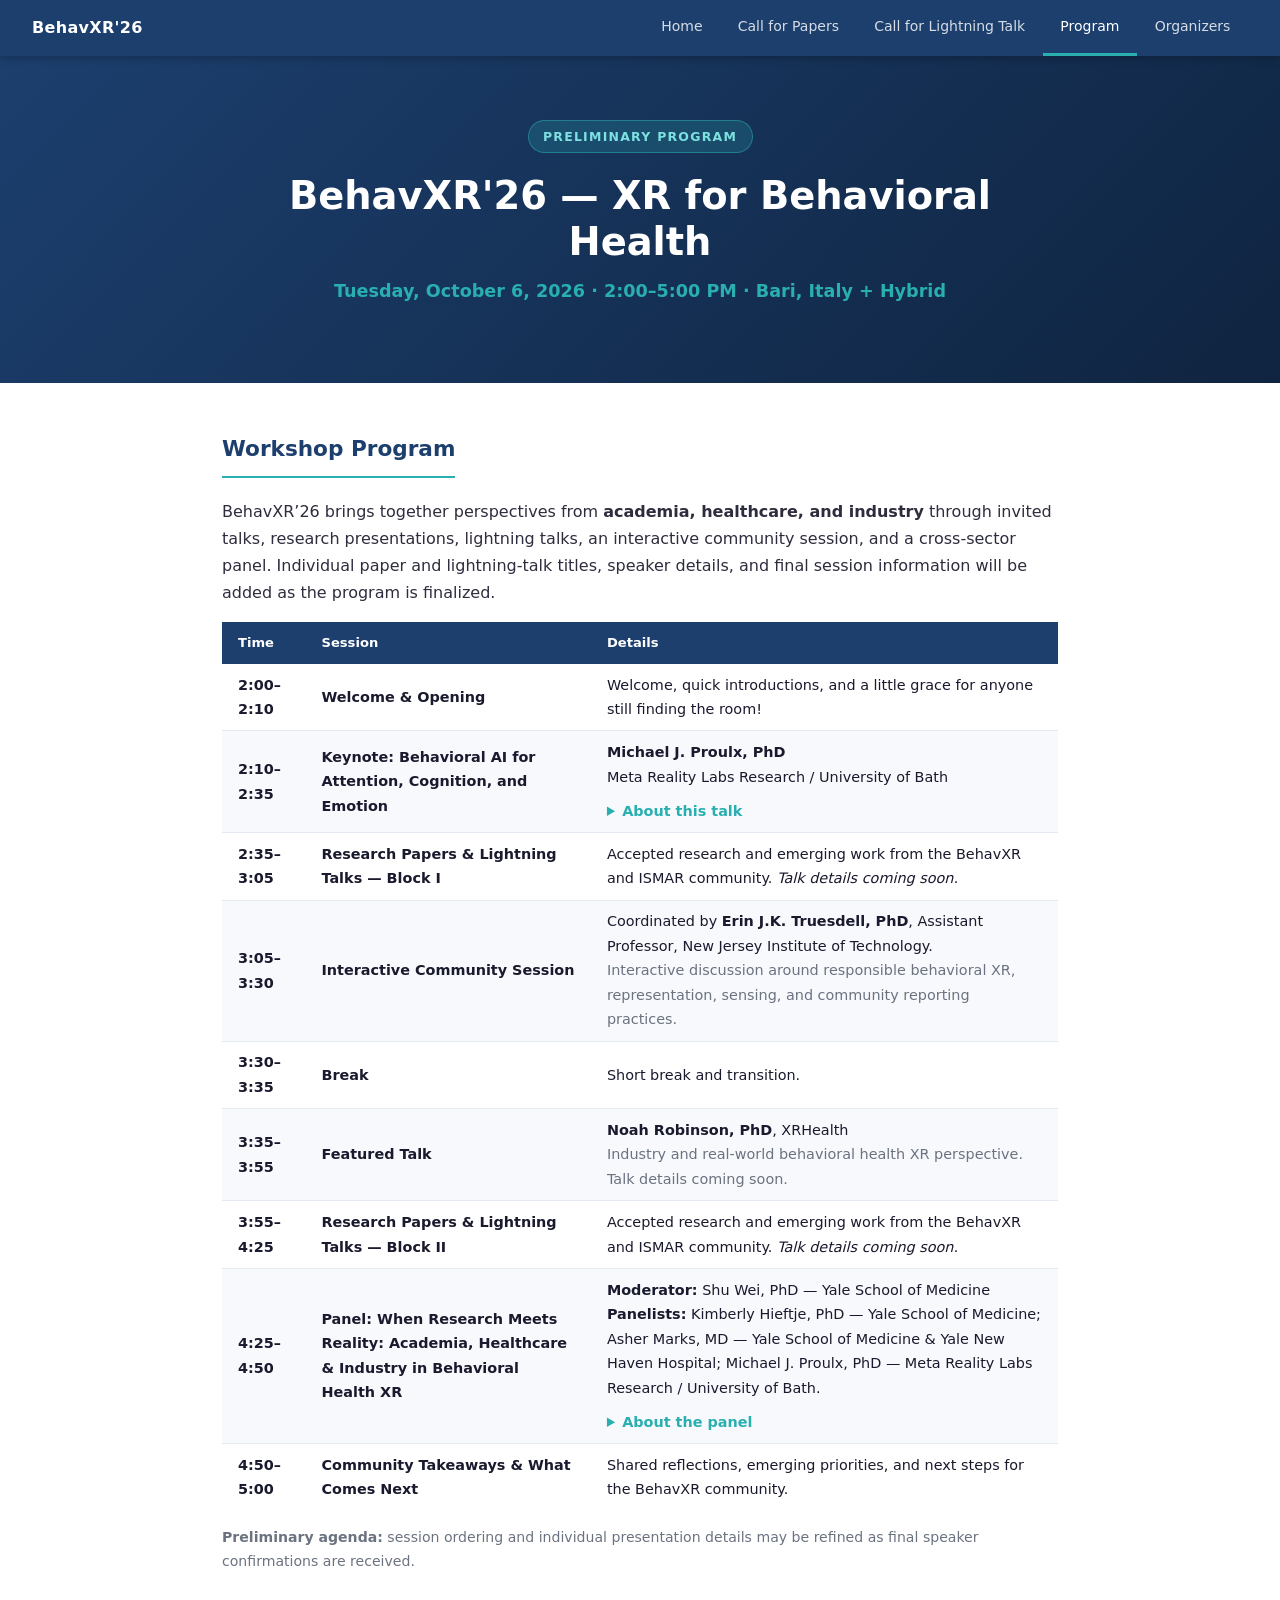
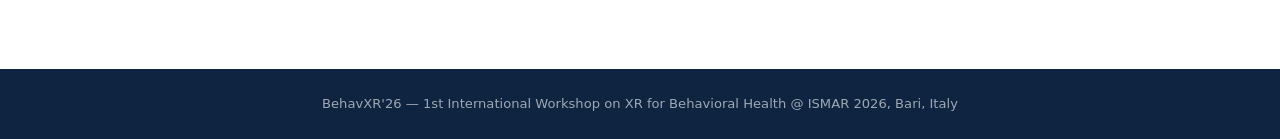
==== agenda.html @ 535fccf0 "program addition" ====
<!DOCTYPE html>
<html lang="en">
<head>
<meta charset="UTF-8">
<meta name="viewport" content="width=device-width, initial-scale=1.0">
<meta name="description" content="BehavXR'26 preliminary program — XR for Behavioral Health at IEEE ISMAR 2026.">
<title>Program — BehavXR'26 @ ISMAR 2026</title>
<link rel="stylesheet" href="style.css">
</head>
<body>
<nav>
    <span class="nav-brand">BehavXR'26</span>
    <div class="nav-links">
        <a href="index.html">Home</a>
        <a href="cfp.html">Call for Papers</a>
        <a href="lightning.html">Call for Lightning Talk</a>
        <a href="agenda.html" class="active">Program</a>
        <a href="organizers.html">Organizers</a>
    </div>
</nav>
<div class="hero">
  <div class="tag">Preliminary Program</div>
  <h1>BehavXR'26 — XR for Behavioral Health</h1>
  <p class="acronym">Tuesday, October 6, 2026 · 2:00–5:00 PM · Bari, Italy + Hybrid</p>
</div>
<div style="background:#fff;"><div class="container"><section>
<h2>Workshop Program</h2>
<p>BehavXR’26 brings together perspectives from <strong>academia, healthcare, and industry</strong> through invited talks, research presentations, lightning talks, an interactive community session, and a cross-sector panel. Individual paper and lightning-talk titles, speaker details, and final session information will be added as the program is finalized.</p>
<table class="pc-table">
<thead><tr><th>Time</th><th>Session</th><th>Details</th></tr></thead>
<tbody>
<tr><td><strong>2:00–2:10</strong></td><td><strong>Welcome &amp; Opening </strong></td><td>Welcome, quick introductions, and a little grace for anyone still finding the room!</td></tr>
<tr><td><strong>2:10–2:35</strong></td><td><strong>Keynote: Behavioral AI for Attention, Cognition, and Emotion</strong></td><td>
<strong>Michael J. Proulx, PhD</strong><br>Meta Reality Labs Research / University of Bath
<details style="margin-top:.6rem;">
<summary style="cursor:pointer; font-weight:600; color:#2aafb0;">About this talk</summary>
<p style="margin:.75rem 0 0 0; color:#4b5563;">Behavioral AI draws on attention, cognition, and emotion research to build technology that works with, rather than against, how people naturally perceive and act. Wearable research platforms like Project Aria, paired with multimodal sensing and machine learning, open new ways to study behavior egocentrically. I'll walk through recent case studies from our team: gaze dynamics and reading recognition in real-world settings, turn-taking prediction in conversation, and the hard problem of assessing cognition and emotion in the wild, along with what these mean for contextual AI and personalized computing.</p>
</details>
</td></tr>
<tr><td><strong>2:35–3:05</strong></td><td><strong>Research Papers &amp; Lightning Talks — Block I</strong></td><td>Accepted research and emerging work from the BehavXR and ISMAR community. <em>Talk details coming soon.</em></td></tr>
<tr><td><strong>3:05–3:30</strong></td><td><strong>Interactive Community Session</strong></td><td>Coordinated by <strong>Erin J.K. Truesdell, PhD</strong>, Assistant Professor, New Jersey Institute of Technology.<br><span style="color:#6b7280;">Interactive discussion around responsible behavioral XR, representation, sensing, and community reporting practices.</span></td></tr>
<tr><td><strong>3:30–3:35</strong></td><td><strong>Break</strong></td><td>Short break and transition.</td></tr>
<tr><td><strong>3:35–3:55</strong></td><td><strong>Featured Talk</strong></td><td><strong>Noah Robinson, PhD</strong>, XRHealth<br><span style="color:#6b7280;">Industry and real-world behavioral health XR perspective. Talk details coming soon.</span></td></tr>
<tr><td><strong>3:55–4:25</strong></td><td><strong>Research Papers &amp; Lightning Talks — Block II</strong></td><td>Accepted research and emerging work from the BehavXR and ISMAR community. <em>Talk details coming soon.</em></td></tr>
<tr><td><strong>4:25–4:50</strong></td><td><strong>Panel: When Research Meets Reality: Academia, Healthcare &amp; Industry in Behavioral Health XR</strong></td><td>
<strong>Moderator:</strong> Shu Wei, PhD — Yale School of Medicine<br>
<strong>Panelists:</strong> Kimberly Hieftje, PhD — Yale School of Medicine; Asher Marks, MD — Yale School of Medicine &amp; Yale New Haven Hospital; Michael J. Proulx, PhD — Meta Reality Labs Research / University of Bath.
<details style="margin-top:.6rem;">
<summary style="cursor:pointer; font-weight:600; color:#2aafb0;">About the panel</summary>
<p style="margin:.75rem 0 0 0; color:#4b5563;">Bringing together perspectives from academic behavioral health research, clinical medicine, and industry research, this panel explores what it takes to move behavioral health XR beyond promising prototypes toward responsible real-world use. The discussion will consider how we define success, where translation from research to practice breaks down, and what responsibilities emerge as XR becomes increasingly intelligent, adaptive, and sensor-rich.</p>
</details>
</td></tr>
<tr><td><strong>4:50–5:00</strong></td><td><strong>Community Takeaways &amp; What Comes Next</strong></td><td>Shared reflections, emerging priorities, and next steps for the BehavXR community.</td></tr>
</tbody></table>
<p style="margin-top:1rem; font-size:.88rem; color:#6b7280;"><strong>Preliminary agenda:</strong> session ordering and individual presentation details may be refined as final speaker confirmations are received.</p>
</section></div></div>
<footer>BehavXR'26 &mdash; 1st International Workshop on XR for Behavioral Health @ ISMAR 2026, Bari, Italy </footer>
</body></html>
---- style.css ----
/* ── Reset & Base ─────────────────────────────────────────── */
*, *::before, *::after { box-sizing: border-box; margin: 0; padding: 0; }
html { scroll-behavior: smooth; }
body {
  font-family: 'Segoe UI', system-ui, -apple-system, sans-serif;
  font-size: 16px;
  line-height: 1.7;
  color: #1a1a2e;
  background: #fff;
}
a { color: #1a6ea8; text-decoration: none; }
a:hover { text-decoration: underline; }

/* ── Nav ──────────────────────────────────────────────────── */
nav {
  position: sticky; top: 0; z-index: 100;
  background: #1c3f6e;
  display: flex; align-items: center; justify-content: space-between;
  padding: 0 2rem;
  height: 56px;
  box-shadow: 0 2px 8px rgba(0,0,0,.25);
}
.nav-brand {
  color: #fff; font-weight: 700; font-size: 1rem;
  letter-spacing: .02em; white-space: nowrap;
}
.nav-links { display: flex; gap: 0; }
.nav-links a {
  color: rgba(255,255,255,.82);
  font-size: .875rem;
  padding: .9rem 1.1rem;
  display: block;
  border-bottom: 3px solid transparent;
  transition: color .15s, border-color .15s;
}
.nav-links a:hover, .nav-links a.active {
  color: #fff; border-bottom-color: #2aafb0;
  text-decoration: none;
}

/* ── Hero ─────────────────────────────────────────────────── */
.hero {
  background: linear-gradient(135deg, #1c3f6e 0%, #0f2440 100%);
  color: #fff;
  padding: 4rem 2rem 3.5rem;
  text-align: center;
}
.hero .tag {
  display: inline-block;
  background: rgba(42,175,176,.22);
  border: 1px solid rgba(42,175,176,.5);
  color: #7de0e1;
  font-size: .78rem;
  font-weight: 600;
  letter-spacing: .1em;
  text-transform: uppercase;
  padding: .3rem .9rem;
  border-radius: 2rem;
  margin-bottom: 1.25rem;
}
.hero h1 {
  font-size: clamp(1.6rem, 4vw, 2.4rem);
  font-weight: 800;
  line-height: 1.2;
  max-width: 760px; margin: 0 auto .75rem;
}
.hero .acronym {
  color: #2aafb0; font-size: 1.1rem; font-weight: 600;
  margin-bottom: 1.25rem;
}
.hero .meta {
  font-size: .95rem; color: rgba(255,255,255,.72);
  display: flex; gap: 1.5rem; justify-content: center; flex-wrap: wrap;
}
.hero .meta span::before { content: "📍 "; }
.hero .meta span:nth-child(2)::before { content: "📅 "; }
.hero .meta span:nth-child(3)::before { content: "🔀 "; }

/* ── Dates Banner ─────────────────────────────────────────── */
.dates-banner {
  background: #f0f7ff;
  border-top: 3px solid #2aafb0;
  padding: 1rem 2rem;
  display: flex; gap: 2rem; justify-content: center; flex-wrap: wrap;
}
.dates-banner .date-item { text-align: center; }
.dates-banner .date-label {
  font-size: .72rem; font-weight: 700; text-transform: uppercase;
  letter-spacing: .08em; color: #6b7280;
}
.dates-banner .date-val {
  font-size: .95rem; font-weight: 600; color: #1c3f6e;
}

/* ── Container & Sections ─────────────────────────────────── */
.container { max-width: 900px; margin: 0 auto; padding: 0 2rem; }
section { padding: 3rem 0; }
section:nth-child(even) { background: #f7f9fc; }
h2 {
  font-size: 1.35rem; font-weight: 700; color: #1c3f6e;
  margin-bottom: 1.25rem;
  padding-bottom: .5rem;
  border-bottom: 2px solid #2aafb0;
  display: inline-block;
}
h3 { font-size: 1.05rem; font-weight: 700; color: #1c3f6e; margin: 1.25rem 0 .5rem; }
p { margin-bottom: .9rem; color: #2d2d3e; }

/* ── Pillars ──────────────────────────────────────────────── */
.pillars {
  display: grid; grid-template-columns: repeat(auto-fit, minmax(240px, 1fr));
  gap: 1.25rem; margin-top: 1.5rem;
}
.pillar {
  background: #fff;
  border: 1px solid #dce8f5;
  border-top: 4px solid #2aafb0;
  border-radius: 6px;
  padding: 1.25rem 1.25rem 1.5rem;
}
.pillar .p-num {
  font-size: .7rem; font-weight: 700; letter-spacing: .12em;
  text-transform: uppercase; color: #2aafb0; margin-bottom: .4rem;
}
.pillar h3 { margin: 0 0 .6rem; font-size: .95rem; }
.pillar p { font-size: .88rem; color: #4b5563; margin: 0; }

/* ── Lists ────────────────────────────────────────────────── */
ul { list-style: none; padding: 0; }
ul li {
  padding: .3rem 0 .3rem 1.3rem;
  position: relative; font-size: .95rem; color: #2d2d3e;
}
ul li::before {
  content: "›"; position: absolute; left: 0;
  color: #2aafb0; font-weight: 700; font-size: 1.1rem; line-height: 1.5;
}
ul.plain li::before { display: none; }
ul.plain li { padding-left: 0; }

/* ── Topic groups ─────────────────────────────────────────── */
.topic-group { margin-bottom: 1.5rem; }
.topic-group h3 {
  font-size: .85rem; font-weight: 700; text-transform: uppercase;
  letter-spacing: .08em; color: #2aafb0; margin-bottom: .5rem; margin-top: 0;
  border: none;
}

/* ── Submission boxes ─────────────────────────────────────── */
.sub-types { display: grid; grid-template-columns: 1fr 1fr; gap: 1rem; margin: 1.25rem 0; }
.sub-box {
  border: 1px solid #dce8f5; border-radius: 6px; padding: 1rem 1.25rem;
  background: #fff;
}
.sub-box .sub-label {
  font-size: .75rem; font-weight: 700; text-transform: uppercase;
  letter-spacing: .08em; color: #2aafb0; margin-bottom: .35rem;
}
.sub-box p { font-size: .88rem; margin: 0; color: #4b5563; }

/* ── Organiser cards ──────────────────────────────────────── */
.org-grid { display: flex; flex-direction: column; gap: 1rem; margin-top: 1.25rem; }
.org-card {
  display: flex; gap: 1.25rem; align-items: flex-start;
  border: 1px solid #dce8f5; border-radius: 6px; padding: 1.1rem 1.25rem;
  background: #fff;
}
.org-avatar {
  width: 48px; height: 48px; border-radius: 50%;
  background: linear-gradient(135deg, #1c3f6e, #2aafb0);
  display: flex; align-items: center; justify-content: center;
  color: #fff; font-weight: 700; font-size: 1.1rem; flex-shrink: 0;
}
.org-info h3 { margin: 0 0 .1rem; font-size: 1rem; }
.org-info .org-role { font-size: .82rem; color: #6b7280; margin-bottom: .4rem; }
.org-info p { font-size: .88rem; margin: 0; color: #4b5563; }
.org-info a { font-size: .82rem; }

/* ── PC table ─────────────────────────────────────────────── */
.pc-table { width: 100%; border-collapse: collapse; margin-top: 1rem; font-size: .9rem; }
.pc-table th {
  background: #1c3f6e; color: #fff; font-weight: 600;
  padding: .6rem 1rem; text-align: left; font-size: .82rem;
}
.pc-table td { padding: .55rem 1rem; border-bottom: 1px solid #e5eaf2; }
.pc-table tr:last-child td { border-bottom: none; }
.pc-table tr:nth-child(even) td { background: #f7f9fc; }

/* ── Footer ───────────────────────────────────────────────── */
footer {
  background: #0f2440; color: rgba(255,255,255,.6);
  text-align: center; padding: 1.5rem 2rem;
  font-size: .82rem; margin-top: 2rem;
}
footer a { color: rgba(255,255,255,.8); }

/* ── Agenda table ─────────────────────────────────────────── */
.agenda { width: 100%; border-collapse: collapse; margin-top: 1rem; font-size: .9rem; }
.agenda th {
  background: #1c3f6e; color: #fff; padding: .6rem 1rem;
  text-align: left; font-size: .82rem;
}
.agenda td { padding: .65rem 1rem; border-bottom: 1px solid #e5eaf2; vertical-align: top; }
.agenda td:first-child { white-space: nowrap; font-weight: 600; color: #1c3f6e; width: 110px; }
.agenda tr:nth-child(even) td { background: #f7f9fc; }
.agenda .session-detail { font-size: .82rem; color: #6b7280; margin-top: .2rem; }

/* ── Responsive ───────────────────────────────────────────── */
@media (max-width: 640px) {
  .nav-links a { padding: .9rem .7rem; font-size: .8rem; }
  .sub-types { grid-template-columns: 1fr; }
  .hero h1 { font-size: 1.5rem; }
  .org-card { flex-direction: column; }
}
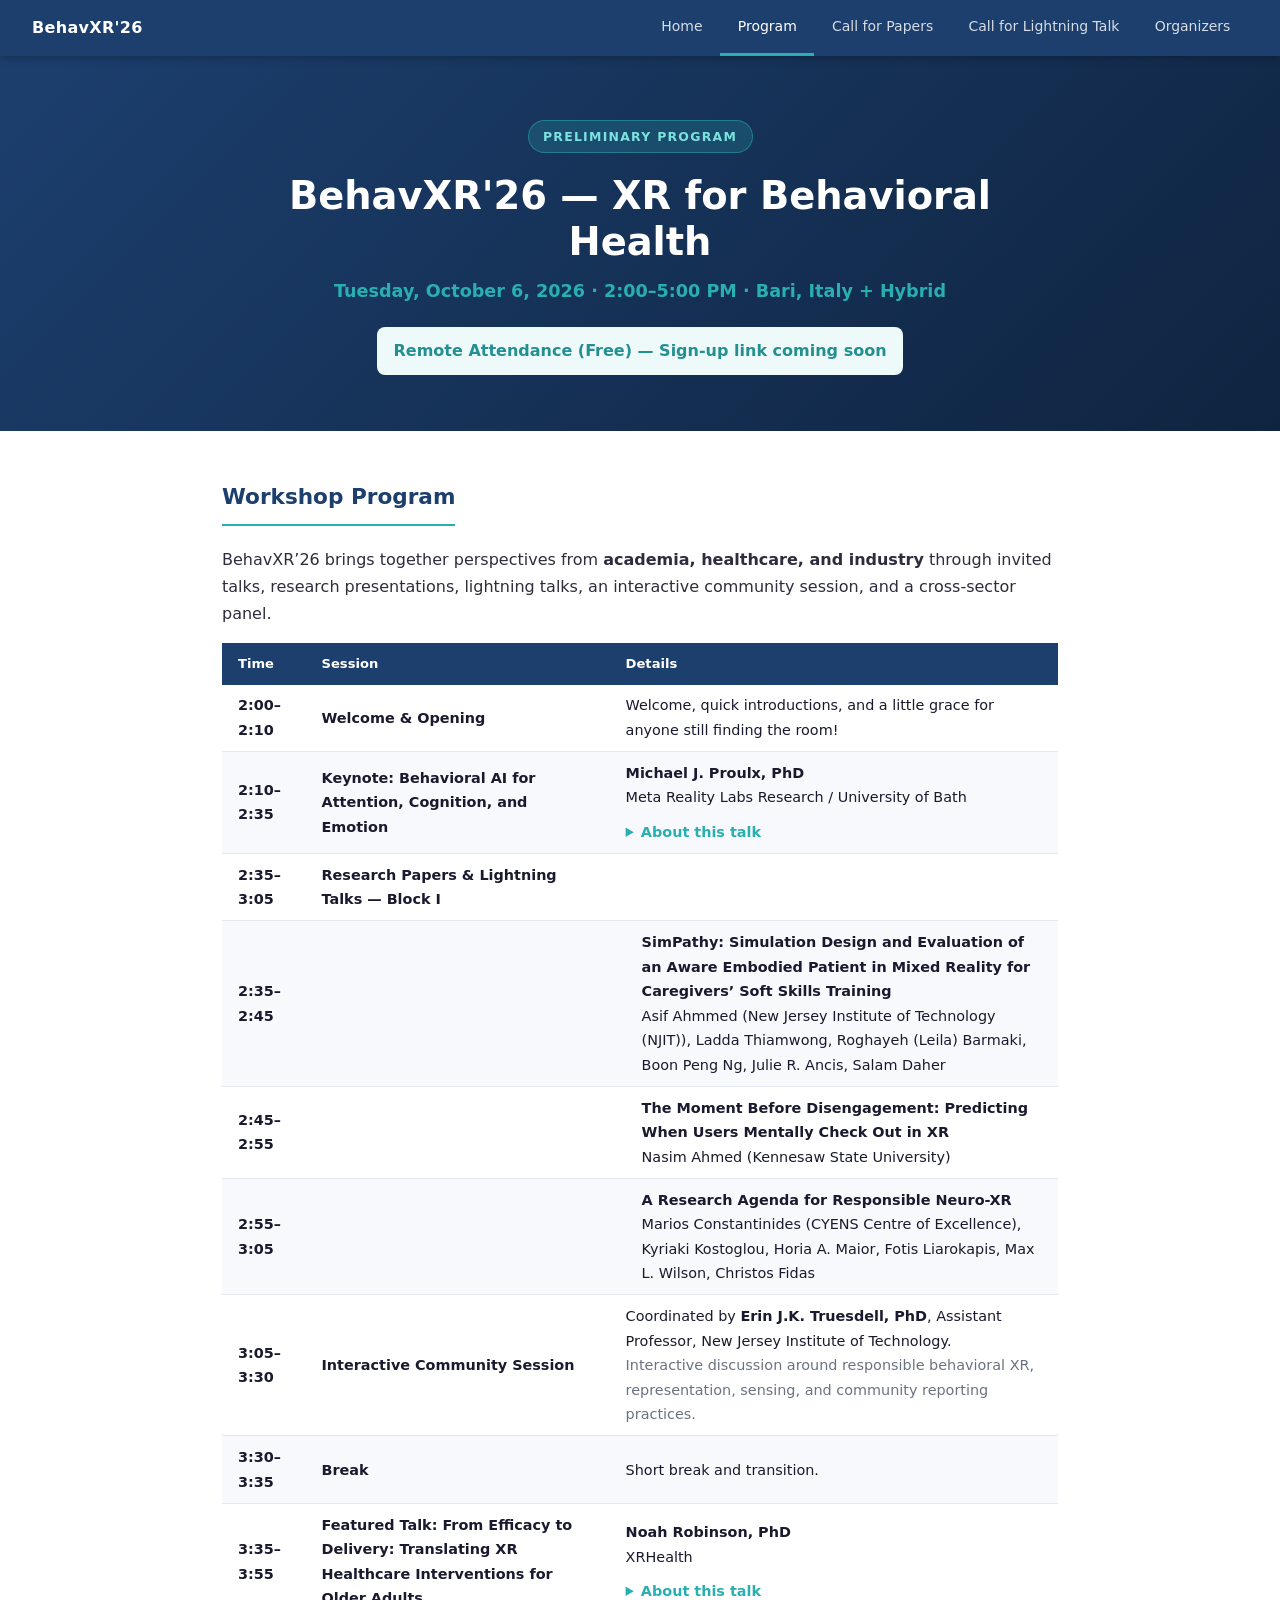
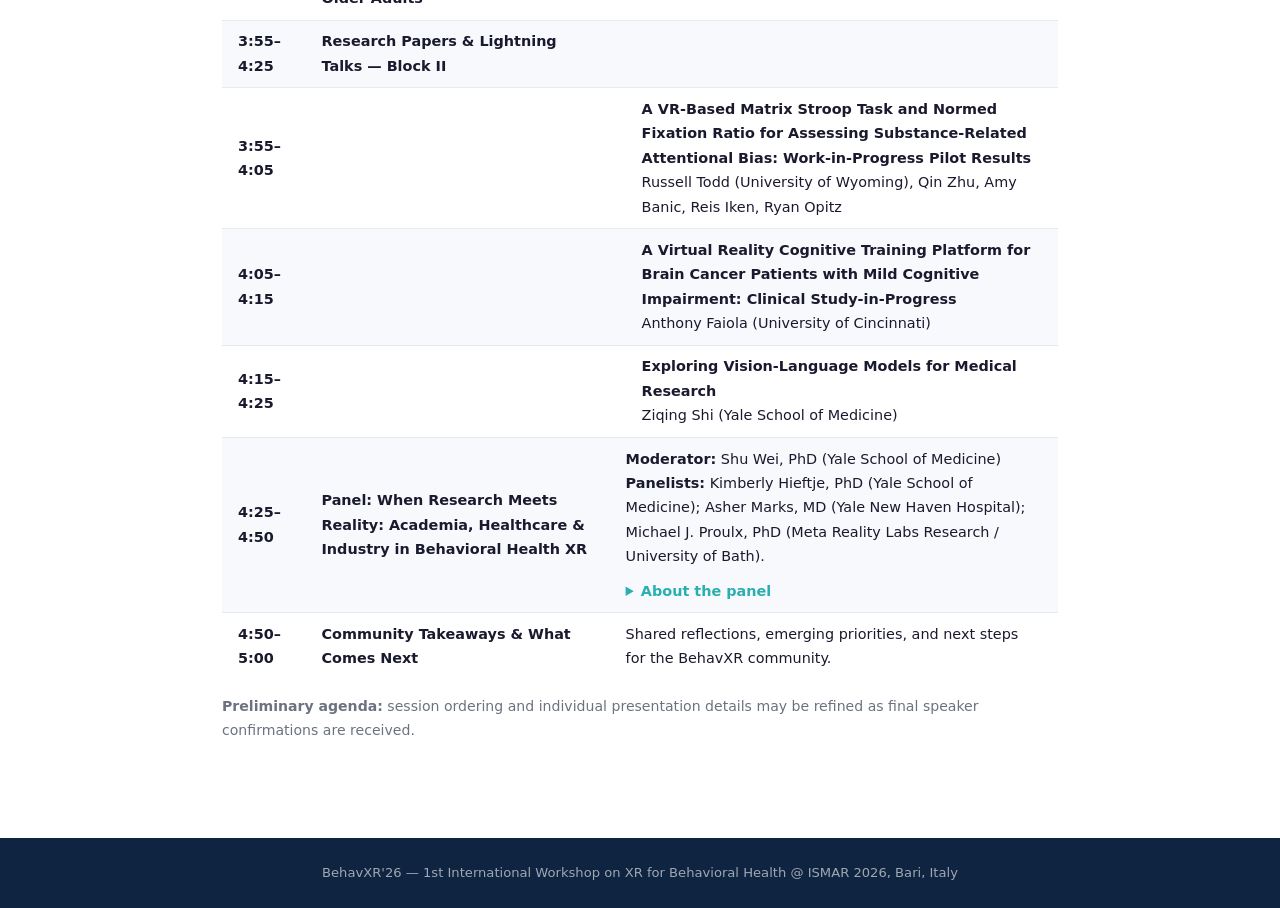
==== commit cbc3702d: "Update the website agenda" ====
--- a/agenda.html
+++ b/agenda.html
@@ -12,20 +12,26 @@
     <span class="nav-brand">BehavXR'26</span>
     <div class="nav-links">
         <a href="index.html">Home</a>
+        <a href="agenda.html" class="active">Program</a>
         <a href="cfp.html">Call for Papers</a>
         <a href="lightning.html">Call for Lightning Talk</a>
-        <a href="agenda.html" class="active">Program</a>
         <a href="organizers.html">Organizers</a>
     </div>
 </nav>
+
 <div class="hero">
   <div class="tag">Preliminary Program</div>
   <h1>BehavXR'26 — XR for Behavioral Health</h1>
   <p class="acronym">Tuesday, October 6, 2026 · 2:00–5:00 PM · Bari, Italy + Hybrid</p>
+    <div style="margin-top:1.25rem;">
+  <span style="display:inline-block; padding:.65rem 1rem; border-radius:8px; background:#eefafa; color:#238f91; font-weight:600;">
+    Remote Attendance (Free) — Sign-up link coming soon
+  </span>
+    </div>
 </div>
 <div style="background:#fff;"><div class="container"><section>
 <h2>Workshop Program</h2>
-<p>BehavXR’26 brings together perspectives from <strong>academia, healthcare, and industry</strong> through invited talks, research presentations, lightning talks, an interactive community session, and a cross-sector panel. Individual paper and lightning-talk titles, speaker details, and final session information will be added as the program is finalized.</p>
+<p>BehavXR’26 brings together perspectives from <strong>academia, healthcare, and industry</strong> through invited talks, research presentations, lightning talks, an interactive community session, and a cross-sector panel.</p>
 <table class="pc-table">
 <thead><tr><th>Time</th><th>Session</th><th>Details</th></tr></thead>
 <tbody>
@@ -37,14 +43,26 @@
 <p style="margin:.75rem 0 0 0; color:#4b5563;">Behavioral AI draws on attention, cognition, and emotion research to build technology that works with, rather than against, how people naturally perceive and act. Wearable research platforms like Project Aria, paired with multimodal sensing and machine learning, open new ways to study behavior egocentrically. I'll walk through recent case studies from our team: gaze dynamics and reading recognition in real-world settings, turn-taking prediction in conversation, and the hard problem of assessing cognition and emotion in the wild, along with what these mean for contextual AI and personalized computing.</p>
 </details>
 </td></tr>
-<tr><td><strong>2:35–3:05</strong></td><td><strong>Research Papers &amp; Lightning Talks — Block I</strong></td><td>Accepted research and emerging work from the BehavXR and ISMAR community. <em>Talk details coming soon.</em></td></tr>
+<tr><td><strong>2:35–3:05</strong></td><td><strong>Research Papers &amp; Lightning Talks — Block I</strong></td><td></td></tr>
+<tr><td><strong>2:35–2:45</strong></td><td></td><td style="padding-left:2rem;"><strong>SimPathy: Simulation Design and Evaluation of an Aware Embodied Patient in Mixed Reality for Caregivers’ Soft Skills Training</strong><br>Asif Ahmmed (New Jersey Institute of Technology (NJIT)), Ladda Thiamwong, Roghayeh (Leila) Barmaki, Boon Peng Ng, Julie R. Ancis, Salam Daher</td></tr>
+<tr><td><strong>2:45–2:55</strong></td><td></td><td style="padding-left:2rem;"><strong>The Moment Before Disengagement: Predicting When Users Mentally Check Out in XR</strong><br>Nasim Ahmed (Kennesaw State University)</td></tr>
+<tr><td><strong>2:55–3:05</strong></td><td></td><td style="padding-left:2rem;"><strong>A Research Agenda for Responsible Neuro-XR</strong><br>Marios Constantinides (CYENS Centre of Excellence), Kyriaki Kostoglou, Horia A. Maior, Fotis Liarokapis, Max L. Wilson, Christos Fidas</td></tr>
 <tr><td><strong>3:05–3:30</strong></td><td><strong>Interactive Community Session</strong></td><td>Coordinated by <strong>Erin J.K. Truesdell, PhD</strong>, Assistant Professor, New Jersey Institute of Technology.<br><span style="color:#6b7280;">Interactive discussion around responsible behavioral XR, representation, sensing, and community reporting practices.</span></td></tr>
 <tr><td><strong>3:30–3:35</strong></td><td><strong>Break</strong></td><td>Short break and transition.</td></tr>
-<tr><td><strong>3:35–3:55</strong></td><td><strong>Featured Talk</strong></td><td><strong>Noah Robinson, PhD</strong>, XRHealth<br><span style="color:#6b7280;">Industry and real-world behavioral health XR perspective. Talk details coming soon.</span></td></tr>
-<tr><td><strong>3:55–4:25</strong></td><td><strong>Research Papers &amp; Lightning Talks — Block II</strong></td><td>Accepted research and emerging work from the BehavXR and ISMAR community. <em>Talk details coming soon.</em></td></tr>
+<tr><td><strong>3:35–3:55</strong></td><td><strong>Featured Talk: From Efficacy to Delivery: Translating XR Healthcare Interventions for Older Adults</strong></td><td>
+<strong>Noah Robinson, PhD</strong><br>XRHealth
+<details style="margin-top:.6rem;">
+<summary style="cursor:pointer; font-weight:600; color:#2aafb0;">About this talk</summary>
+<p style="margin:.75rem 0 0 0; color:#4b5563;">This talk examines the translation of extended reality health interventions from experimental paradigms into scalable clinical services, using XRHealth's older adult population as the primary case. Two themes are developed: (1) the conditions under which laboratory-validated interventions can be delivered at scale within existing reimbursement and care-delivery structures, and (2) how XR treatments can be adapted for patients over the age of 65. Principles of scaling and adapting XR technology from the lab into the healthcare system will be identified and explored.</p>
+</details>
+</td></tr>
+<tr><td><strong>3:55–4:25</strong></td><td><strong>Research Papers &amp; Lightning Talks — Block II</strong></td><td></td></tr>
+<tr><td><strong>3:55–4:05</strong></td><td></td><td style="padding-left:2rem;"><strong>A VR-Based Matrix Stroop Task and Normed Fixation Ratio for Assessing Substance-Related Attentional Bias: Work-in-Progress Pilot Results</strong><br>Russell Todd (University of Wyoming), Qin Zhu, Amy Banic, Reis Iken, Ryan Opitz</td></tr>
+<tr><td><strong>4:05–4:15</strong></td><td></td><td style="padding-left:2rem;"><strong>A Virtual Reality Cognitive Training Platform for Brain Cancer Patients with Mild Cognitive Impairment: Clinical Study-in-Progress</strong><br>Anthony Faiola (University of Cincinnati)</td></tr>
+<tr><td><strong>4:15–4:25</strong></td><td></td><td style="padding-left:2rem;"><strong>Exploring Vision-Language Models for Medical Research</strong><br>Ziqing Shi (Yale School of Medicine)</td></tr>
 <tr><td><strong>4:25–4:50</strong></td><td><strong>Panel: When Research Meets Reality: Academia, Healthcare &amp; Industry in Behavioral Health XR</strong></td><td>
-<strong>Moderator:</strong> Shu Wei, PhD — Yale School of Medicine<br>
-<strong>Panelists:</strong> Kimberly Hieftje, PhD — Yale School of Medicine; Asher Marks, MD — Yale School of Medicine &amp; Yale New Haven Hospital; Michael J. Proulx, PhD — Meta Reality Labs Research / University of Bath.
+<strong>Moderator:</strong> Shu Wei, PhD (Yale School of Medicine)<br>
+<strong>Panelists:</strong> Kimberly Hieftje, PhD (Yale School of Medicine); Asher Marks, MD (Yale New Haven Hospital); Michael J. Proulx, PhD (Meta Reality Labs Research / University of Bath).
 <details style="margin-top:.6rem;">
 <summary style="cursor:pointer; font-weight:600; color:#2aafb0;">About the panel</summary>
 <p style="margin:.75rem 0 0 0; color:#4b5563;">Bringing together perspectives from academic behavioral health research, clinical medicine, and industry research, this panel explores what it takes to move behavioral health XR beyond promising prototypes toward responsible real-world use. The discussion will consider how we define success, where translation from research to practice breaks down, and what responsibilities emerge as XR becomes increasingly intelligent, adaptive, and sensor-rich.</p>
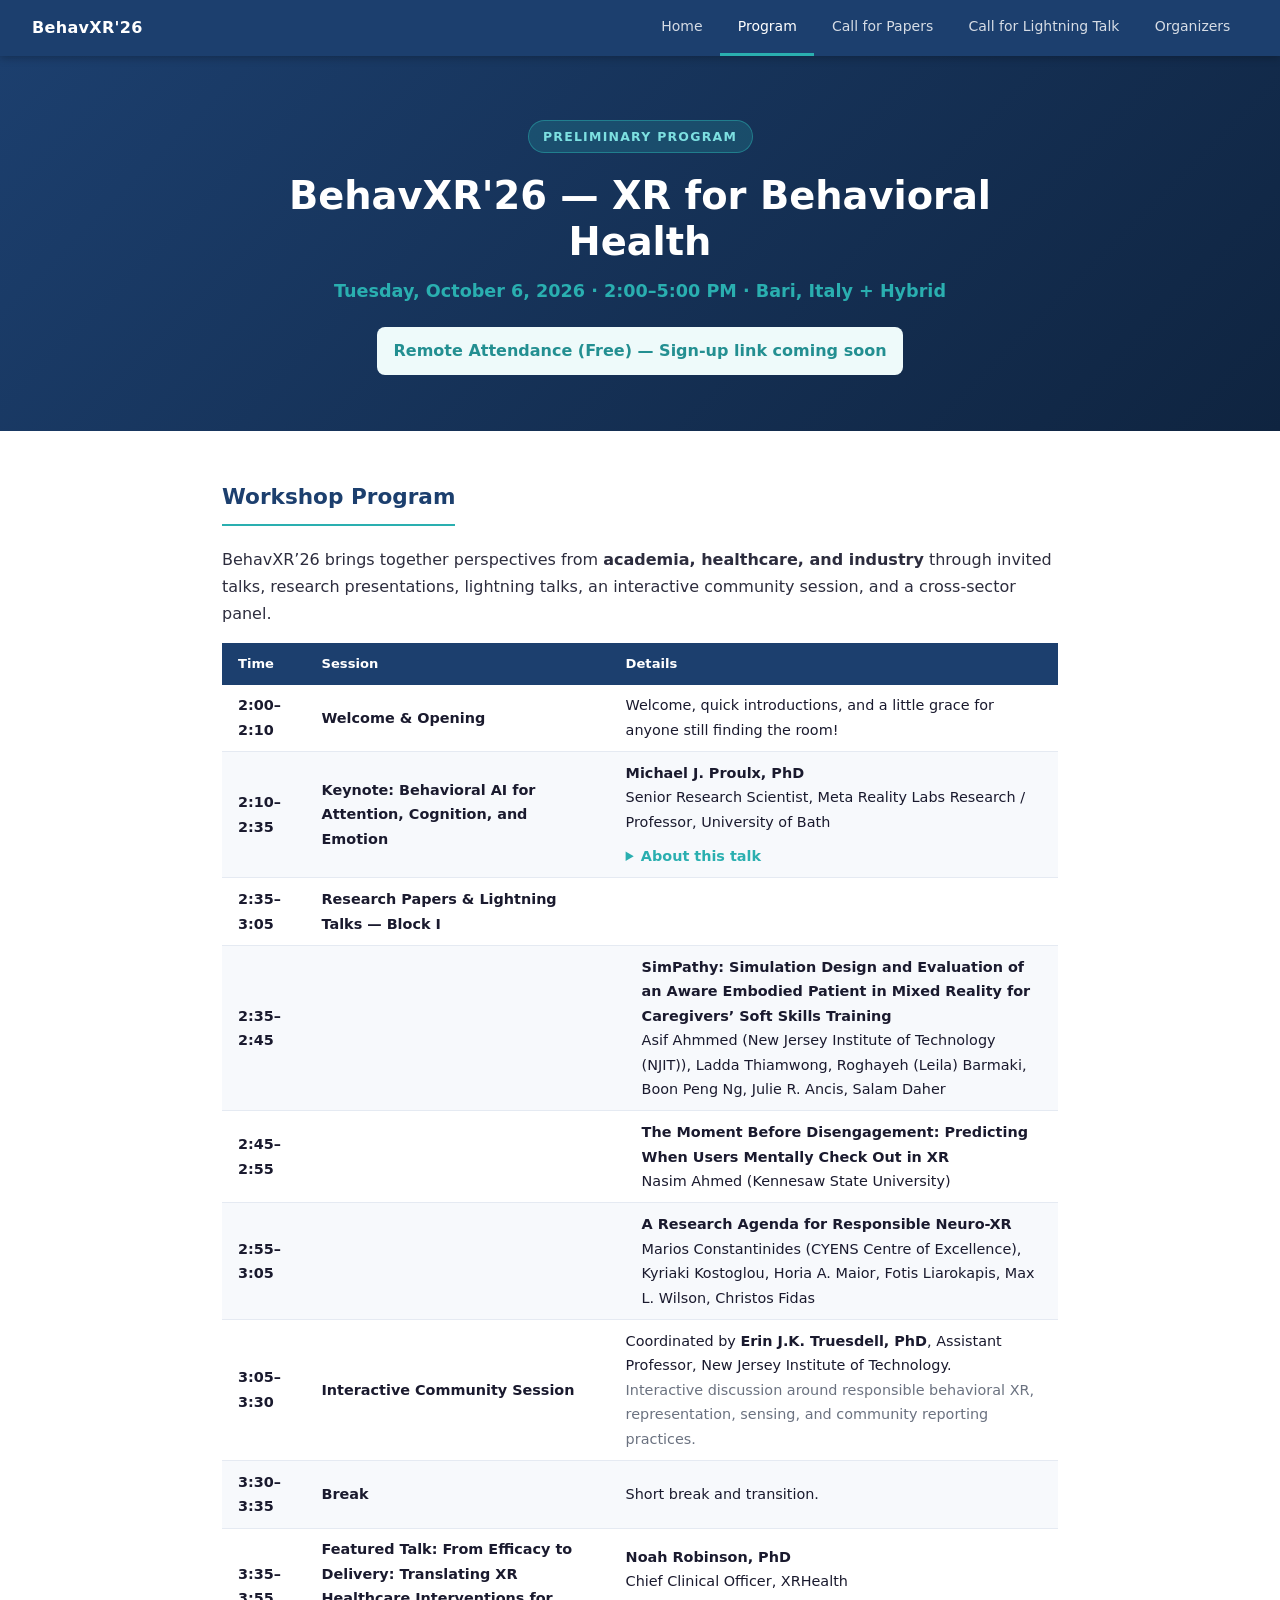
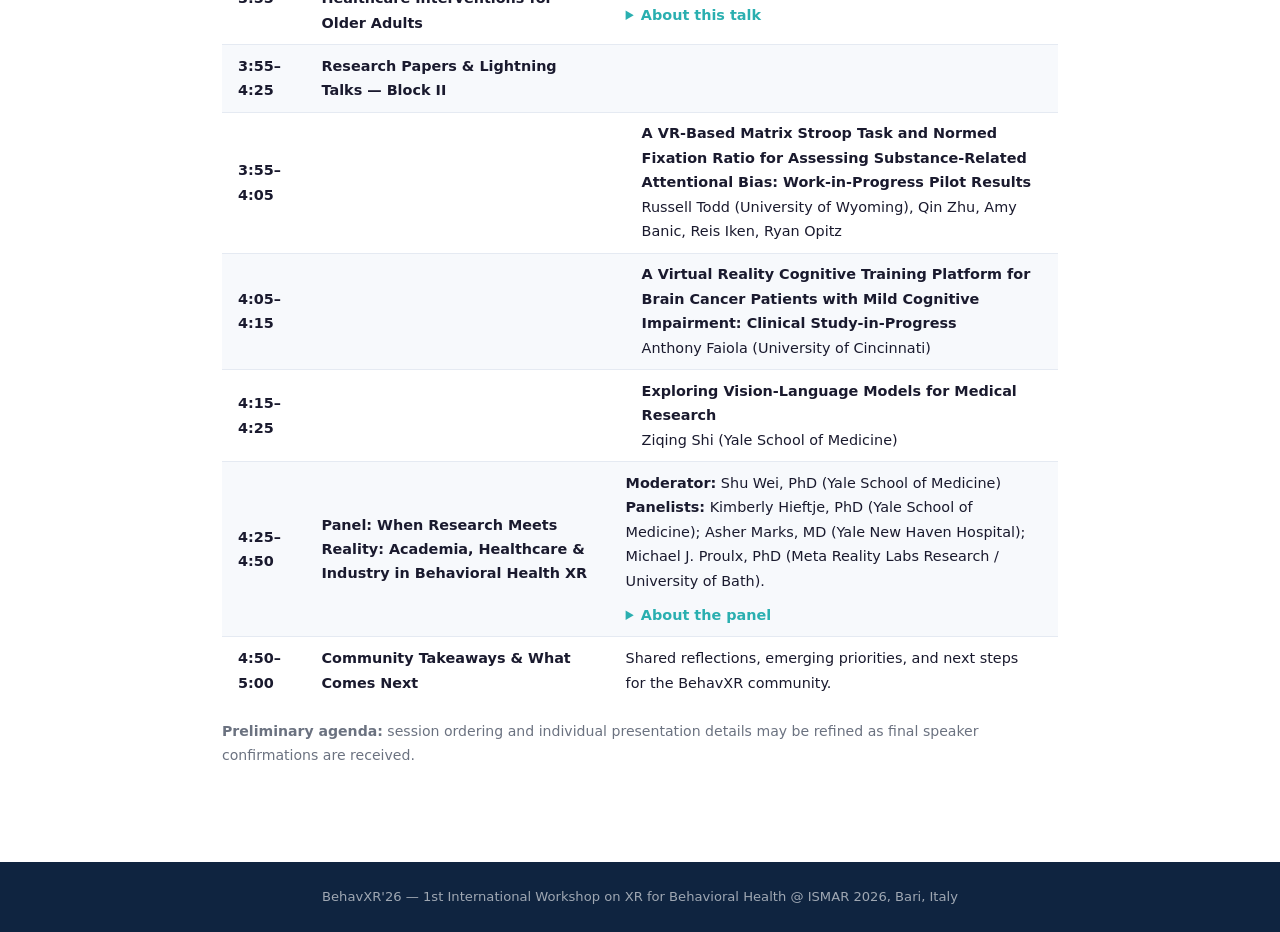
==== commit 474b2a67: "agenda update" ====
--- a/agenda.html
+++ b/agenda.html
@@ -37,7 +37,7 @@
 <tbody>
 <tr><td><strong>2:00–2:10</strong></td><td><strong>Welcome &amp; Opening </strong></td><td>Welcome, quick introductions, and a little grace for anyone still finding the room!</td></tr>
 <tr><td><strong>2:10–2:35</strong></td><td><strong>Keynote: Behavioral AI for Attention, Cognition, and Emotion</strong></td><td>
-<strong>Michael J. Proulx, PhD</strong><br>Meta Reality Labs Research / University of Bath
+<strong>Michael J. Proulx, PhD</strong><br>Senior Research Scientist, Meta Reality Labs Research / Professor, University of Bath
 <details style="margin-top:.6rem;">
 <summary style="cursor:pointer; font-weight:600; color:#2aafb0;">About this talk</summary>
 <p style="margin:.75rem 0 0 0; color:#4b5563;">Behavioral AI draws on attention, cognition, and emotion research to build technology that works with, rather than against, how people naturally perceive and act. Wearable research platforms like Project Aria, paired with multimodal sensing and machine learning, open new ways to study behavior egocentrically. I'll walk through recent case studies from our team: gaze dynamics and reading recognition in real-world settings, turn-taking prediction in conversation, and the hard problem of assessing cognition and emotion in the wild, along with what these mean for contextual AI and personalized computing.</p>
@@ -50,7 +50,7 @@
 <tr><td><strong>3:05–3:30</strong></td><td><strong>Interactive Community Session</strong></td><td>Coordinated by <strong>Erin J.K. Truesdell, PhD</strong>, Assistant Professor, New Jersey Institute of Technology.<br><span style="color:#6b7280;">Interactive discussion around responsible behavioral XR, representation, sensing, and community reporting practices.</span></td></tr>
 <tr><td><strong>3:30–3:35</strong></td><td><strong>Break</strong></td><td>Short break and transition.</td></tr>
 <tr><td><strong>3:35–3:55</strong></td><td><strong>Featured Talk: From Efficacy to Delivery: Translating XR Healthcare Interventions for Older Adults</strong></td><td>
-<strong>Noah Robinson, PhD</strong><br>XRHealth
+<strong>Noah Robinson, PhD</strong><br>Chief Clinical Officer, XRHealth
 <details style="margin-top:.6rem;">
 <summary style="cursor:pointer; font-weight:600; color:#2aafb0;">About this talk</summary>
 <p style="margin:.75rem 0 0 0; color:#4b5563;">This talk examines the translation of extended reality health interventions from experimental paradigms into scalable clinical services, using XRHealth's older adult population as the primary case. Two themes are developed: (1) the conditions under which laboratory-validated interventions can be delivered at scale within existing reimbursement and care-delivery structures, and (2) how XR treatments can be adapted for patients over the age of 65. Principles of scaling and adapting XR technology from the lab into the healthcare system will be identified and explored.</p>
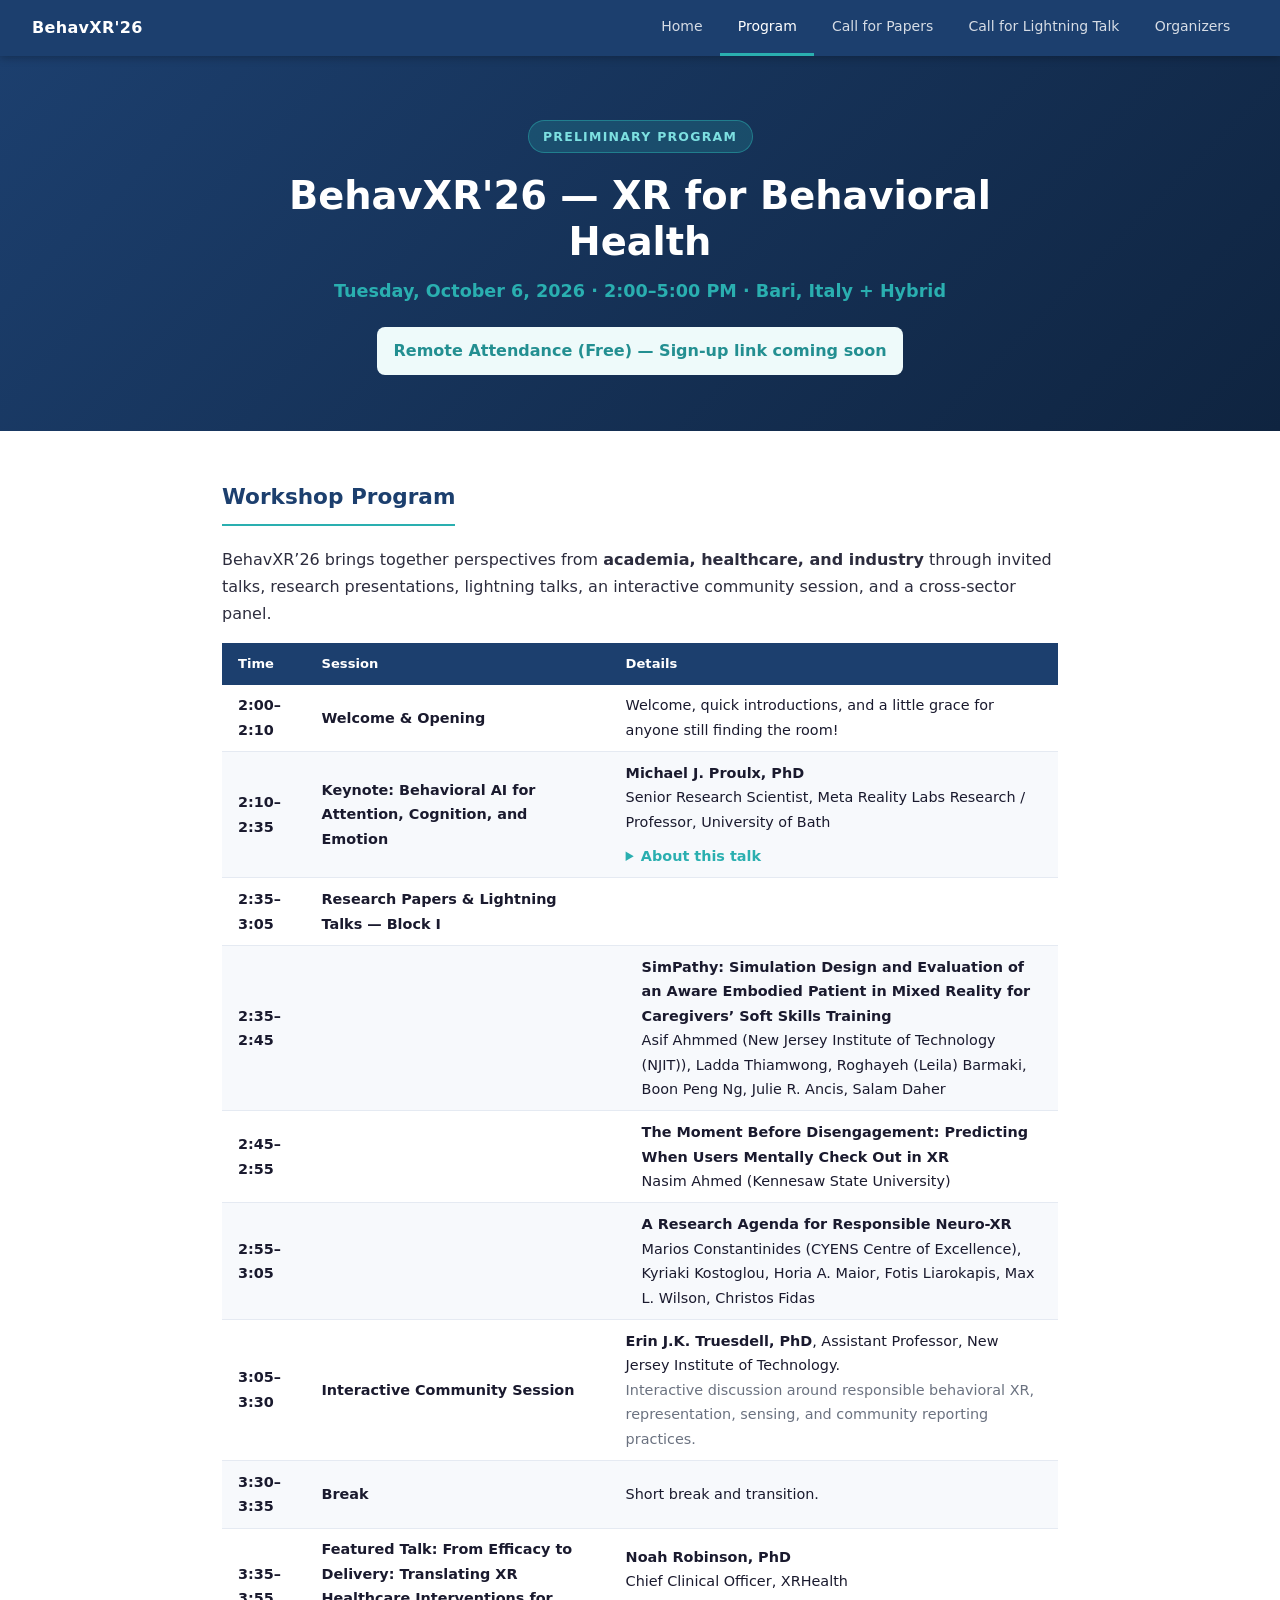
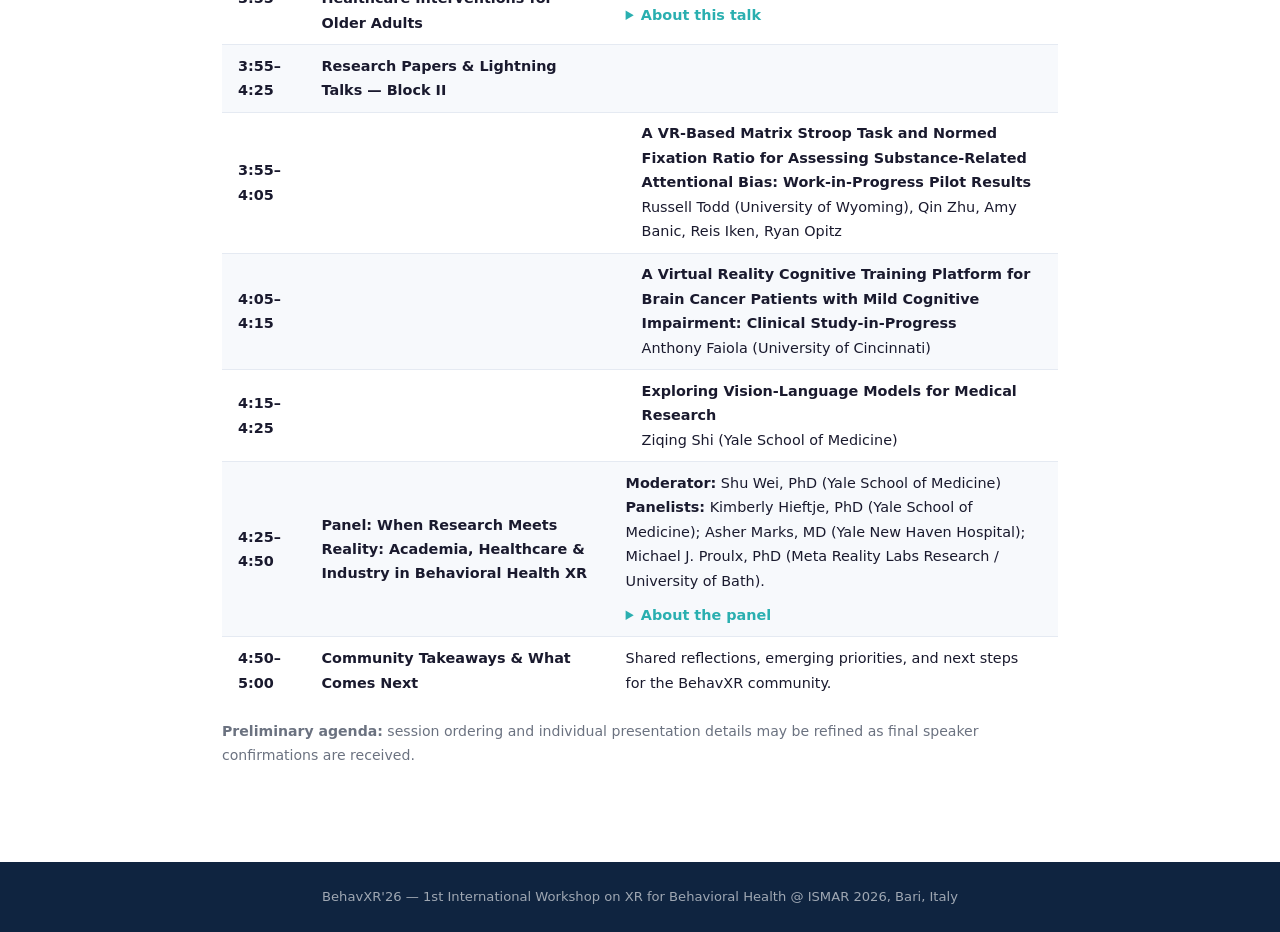
==== commit 492df50b: "agenda update" ====
--- a/agenda.html
+++ b/agenda.html
@@ -47,7 +47,7 @@
 <tr><td><strong>2:35–2:45</strong></td><td></td><td style="padding-left:2rem;"><strong>SimPathy: Simulation Design and Evaluation of an Aware Embodied Patient in Mixed Reality for Caregivers’ Soft Skills Training</strong><br>Asif Ahmmed (New Jersey Institute of Technology (NJIT)), Ladda Thiamwong, Roghayeh (Leila) Barmaki, Boon Peng Ng, Julie R. Ancis, Salam Daher</td></tr>
 <tr><td><strong>2:45–2:55</strong></td><td></td><td style="padding-left:2rem;"><strong>The Moment Before Disengagement: Predicting When Users Mentally Check Out in XR</strong><br>Nasim Ahmed (Kennesaw State University)</td></tr>
 <tr><td><strong>2:55–3:05</strong></td><td></td><td style="padding-left:2rem;"><strong>A Research Agenda for Responsible Neuro-XR</strong><br>Marios Constantinides (CYENS Centre of Excellence), Kyriaki Kostoglou, Horia A. Maior, Fotis Liarokapis, Max L. Wilson, Christos Fidas</td></tr>
-<tr><td><strong>3:05–3:30</strong></td><td><strong>Interactive Community Session</strong></td><td>Coordinated by <strong>Erin J.K. Truesdell, PhD</strong>, Assistant Professor, New Jersey Institute of Technology.<br><span style="color:#6b7280;">Interactive discussion around responsible behavioral XR, representation, sensing, and community reporting practices.</span></td></tr>
+<tr><td><strong>3:05–3:30</strong></td><td><strong>Interactive Community Session</strong></td><td><strong>Erin J.K. Truesdell, PhD</strong>, Assistant Professor, New Jersey Institute of Technology.<br><span style="color:#6b7280;">Interactive discussion around responsible behavioral XR, representation, sensing, and community reporting practices.</span></td></tr>
 <tr><td><strong>3:30–3:35</strong></td><td><strong>Break</strong></td><td>Short break and transition.</td></tr>
 <tr><td><strong>3:35–3:55</strong></td><td><strong>Featured Talk: From Efficacy to Delivery: Translating XR Healthcare Interventions for Older Adults</strong></td><td>
 <strong>Noah Robinson, PhD</strong><br>Chief Clinical Officer, XRHealth
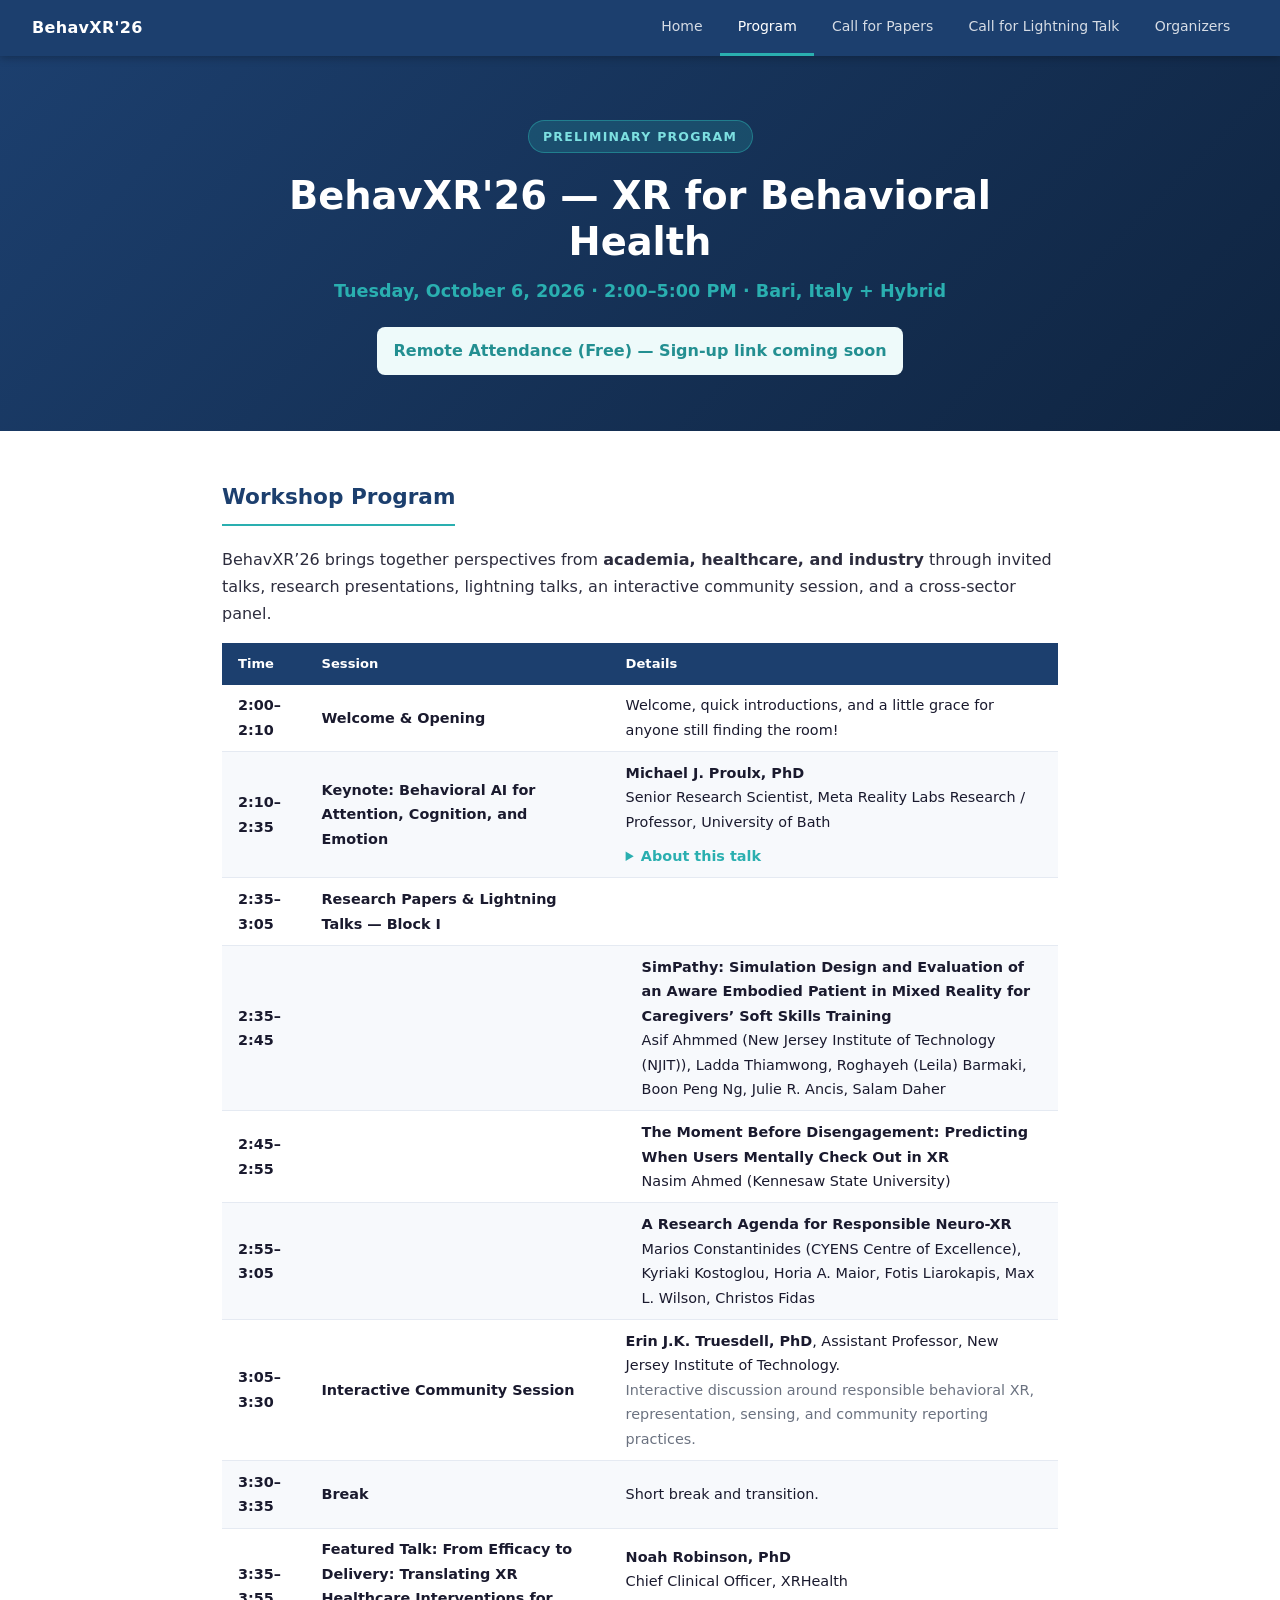
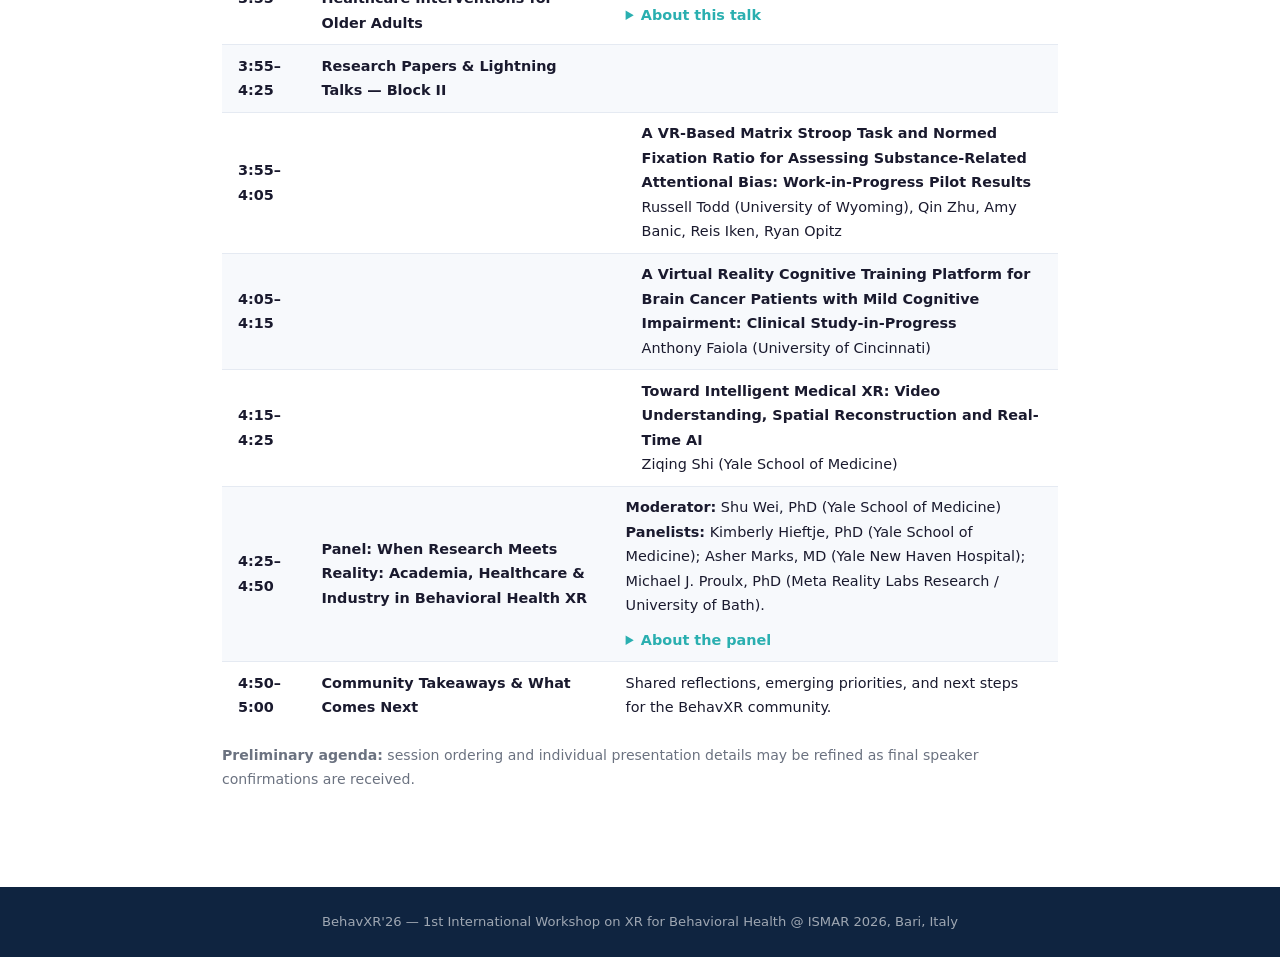
==== commit 6dfd1ba8: "seesaw title update" ====
--- a/agenda.html
+++ b/agenda.html
@@ -59,7 +59,7 @@
 <tr><td><strong>3:55–4:25</strong></td><td><strong>Research Papers &amp; Lightning Talks — Block II</strong></td><td></td></tr>
 <tr><td><strong>3:55–4:05</strong></td><td></td><td style="padding-left:2rem;"><strong>A VR-Based Matrix Stroop Task and Normed Fixation Ratio for Assessing Substance-Related Attentional Bias: Work-in-Progress Pilot Results</strong><br>Russell Todd (University of Wyoming), Qin Zhu, Amy Banic, Reis Iken, Ryan Opitz</td></tr>
 <tr><td><strong>4:05–4:15</strong></td><td></td><td style="padding-left:2rem;"><strong>A Virtual Reality Cognitive Training Platform for Brain Cancer Patients with Mild Cognitive Impairment: Clinical Study-in-Progress</strong><br>Anthony Faiola (University of Cincinnati)</td></tr>
-<tr><td><strong>4:15–4:25</strong></td><td></td><td style="padding-left:2rem;"><strong>Exploring Vision-Language Models for Medical Research</strong><br>Ziqing Shi (Yale School of Medicine)</td></tr>
+<tr><td><strong>4:15–4:25</strong></td><td></td><td style="padding-left:2rem;"><strong>Toward Intelligent Medical XR: Video Understanding, Spatial Reconstruction and Real-Time AI</strong><br>Ziqing Shi (Yale School of Medicine)</td></tr>
 <tr><td><strong>4:25–4:50</strong></td><td><strong>Panel: When Research Meets Reality: Academia, Healthcare &amp; Industry in Behavioral Health XR</strong></td><td>
 <strong>Moderator:</strong> Shu Wei, PhD (Yale School of Medicine)<br>
 <strong>Panelists:</strong> Kimberly Hieftje, PhD (Yale School of Medicine); Asher Marks, MD (Yale New Haven Hospital); Michael J. Proulx, PhD (Meta Reality Labs Research / University of Bath).
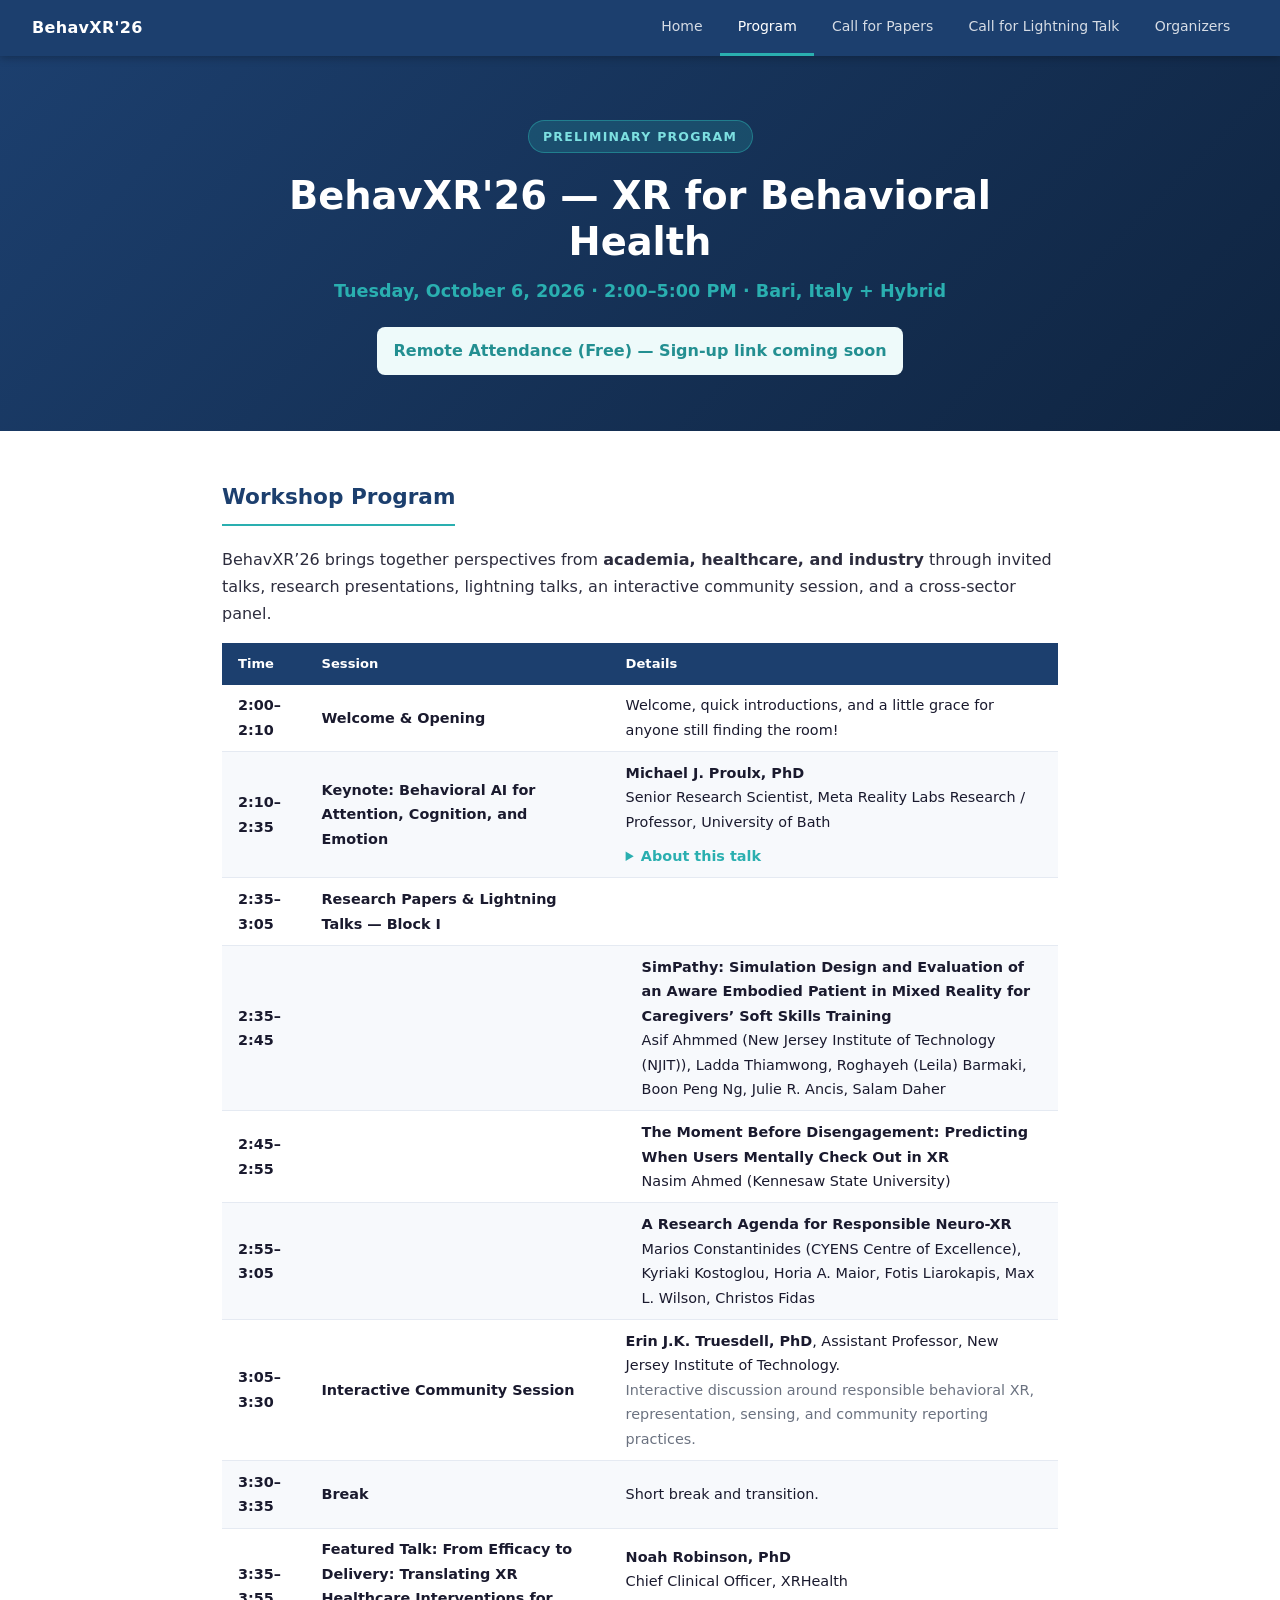
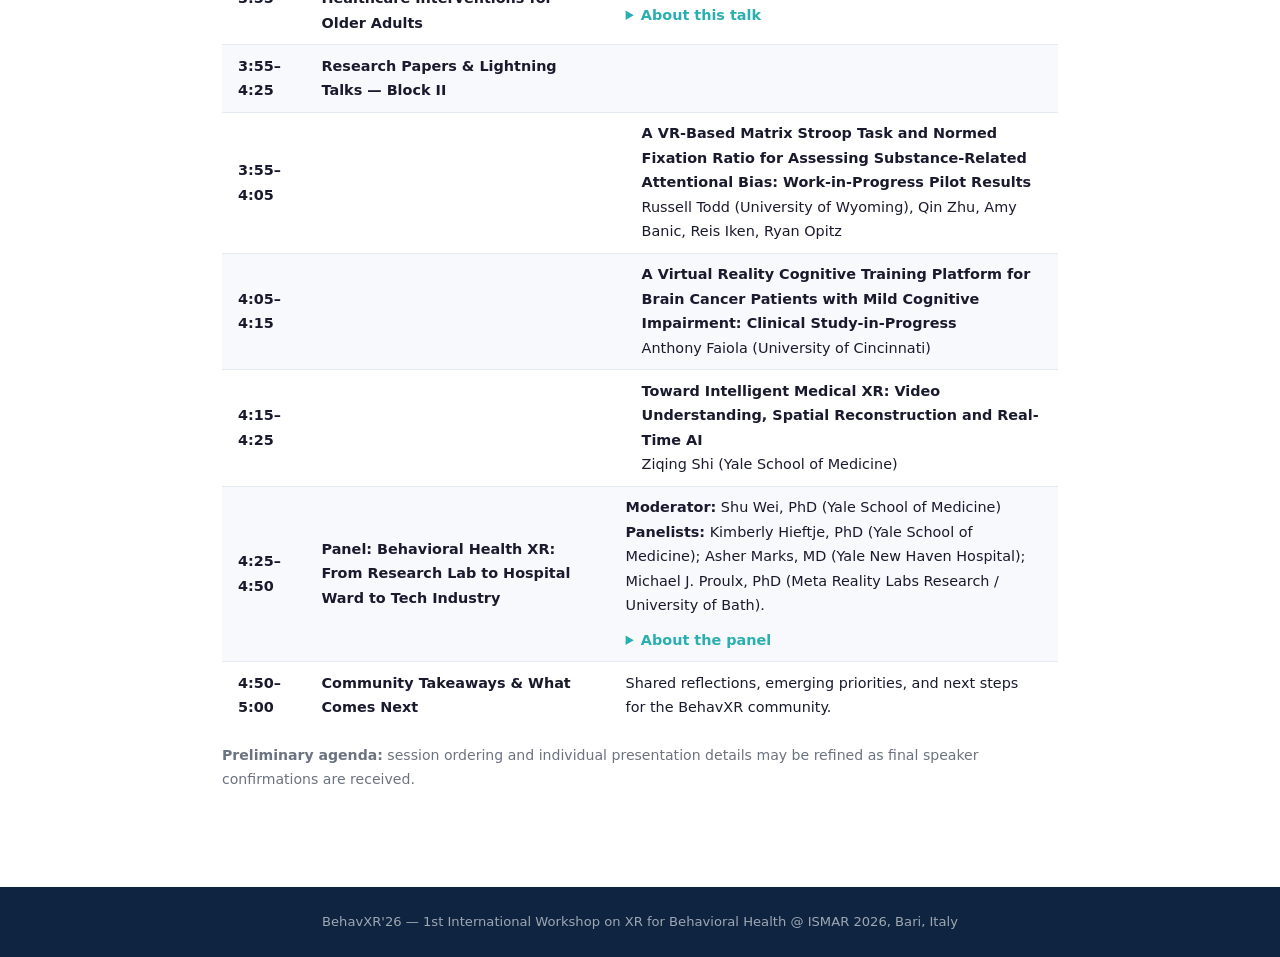
==== commit 6edf88b6: "panel name update" ====
--- a/agenda.html
+++ b/agenda.html
@@ -60,7 +60,7 @@
 <tr><td><strong>3:55–4:05</strong></td><td></td><td style="padding-left:2rem;"><strong>A VR-Based Matrix Stroop Task and Normed Fixation Ratio for Assessing Substance-Related Attentional Bias: Work-in-Progress Pilot Results</strong><br>Russell Todd (University of Wyoming), Qin Zhu, Amy Banic, Reis Iken, Ryan Opitz</td></tr>
 <tr><td><strong>4:05–4:15</strong></td><td></td><td style="padding-left:2rem;"><strong>A Virtual Reality Cognitive Training Platform for Brain Cancer Patients with Mild Cognitive Impairment: Clinical Study-in-Progress</strong><br>Anthony Faiola (University of Cincinnati)</td></tr>
 <tr><td><strong>4:15–4:25</strong></td><td></td><td style="padding-left:2rem;"><strong>Toward Intelligent Medical XR: Video Understanding, Spatial Reconstruction and Real-Time AI</strong><br>Ziqing Shi (Yale School of Medicine)</td></tr>
-<tr><td><strong>4:25–4:50</strong></td><td><strong>Panel: When Research Meets Reality: Academia, Healthcare &amp; Industry in Behavioral Health XR</strong></td><td>
+<tr><td><strong>4:25–4:50</strong></td><td><strong>Panel: Behavioral Health XR: From Research Lab to Hospital Ward to Tech Industry </strong></td><td>
 <strong>Moderator:</strong> Shu Wei, PhD (Yale School of Medicine)<br>
 <strong>Panelists:</strong> Kimberly Hieftje, PhD (Yale School of Medicine); Asher Marks, MD (Yale New Haven Hospital); Michael J. Proulx, PhD (Meta Reality Labs Research / University of Bath).
 <details style="margin-top:.6rem;">
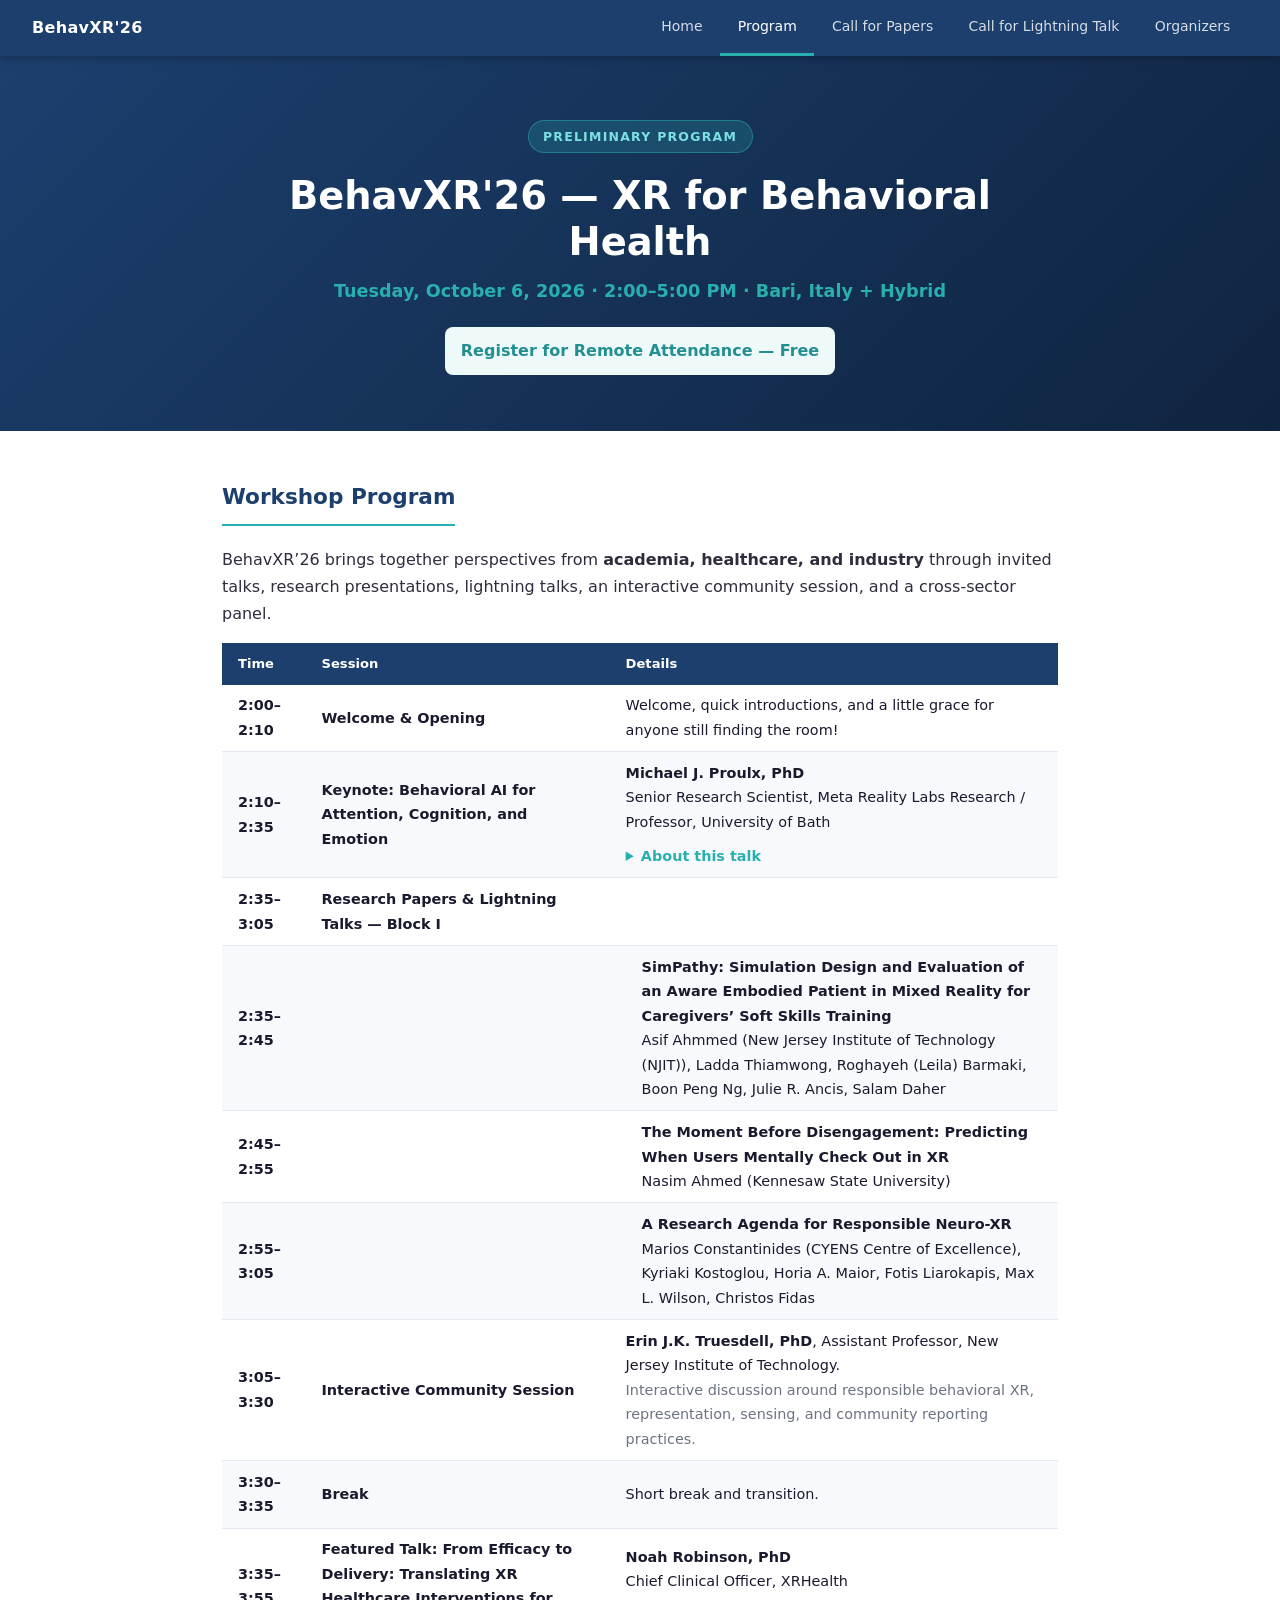
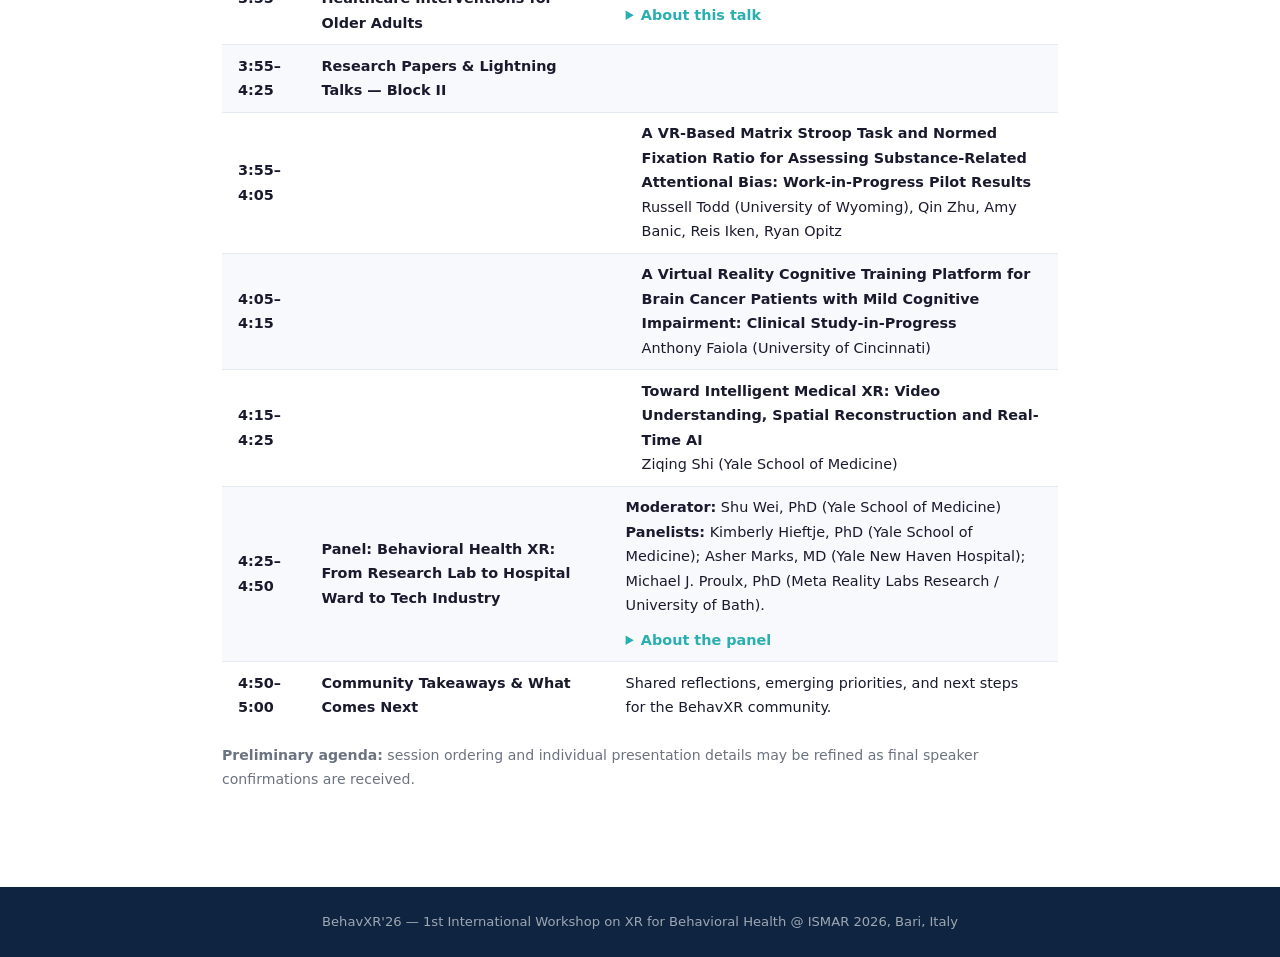
==== commit 012acee7: "add new signup link" ====
--- a/agenda.html
+++ b/agenda.html
@@ -23,11 +23,15 @@
   <div class="tag">Preliminary Program</div>
   <h1>BehavXR'26 — XR for Behavioral Health</h1>
   <p class="acronym">Tuesday, October 6, 2026 · 2:00–5:00 PM · Bari, Italy + Hybrid</p>
+
     <div style="margin-top:1.25rem;">
-  <span style="display:inline-block; padding:.65rem 1rem; border-radius:8px; background:#eefafa; color:#238f91; font-weight:600;">
-    Remote Attendance (Free) — Sign-up link coming soon
-  </span>
+        <a href="https://yale.zoom.us/webinar/register/WN_q4T2xck2SHWhhSfeyn9H1Q#/registration"
+           target="_blank"
+           style="display:inline-block; padding:.65rem 1rem; border-radius:8px; background:#eefafa; color:#238f91; font-weight:600; text-decoration:none;">
+            Register for Remote Attendance — Free
+        </a>
     </div>
+    
 </div>
 <div style="background:#fff;"><div class="container"><section>
 <h2>Workshop Program</h2>
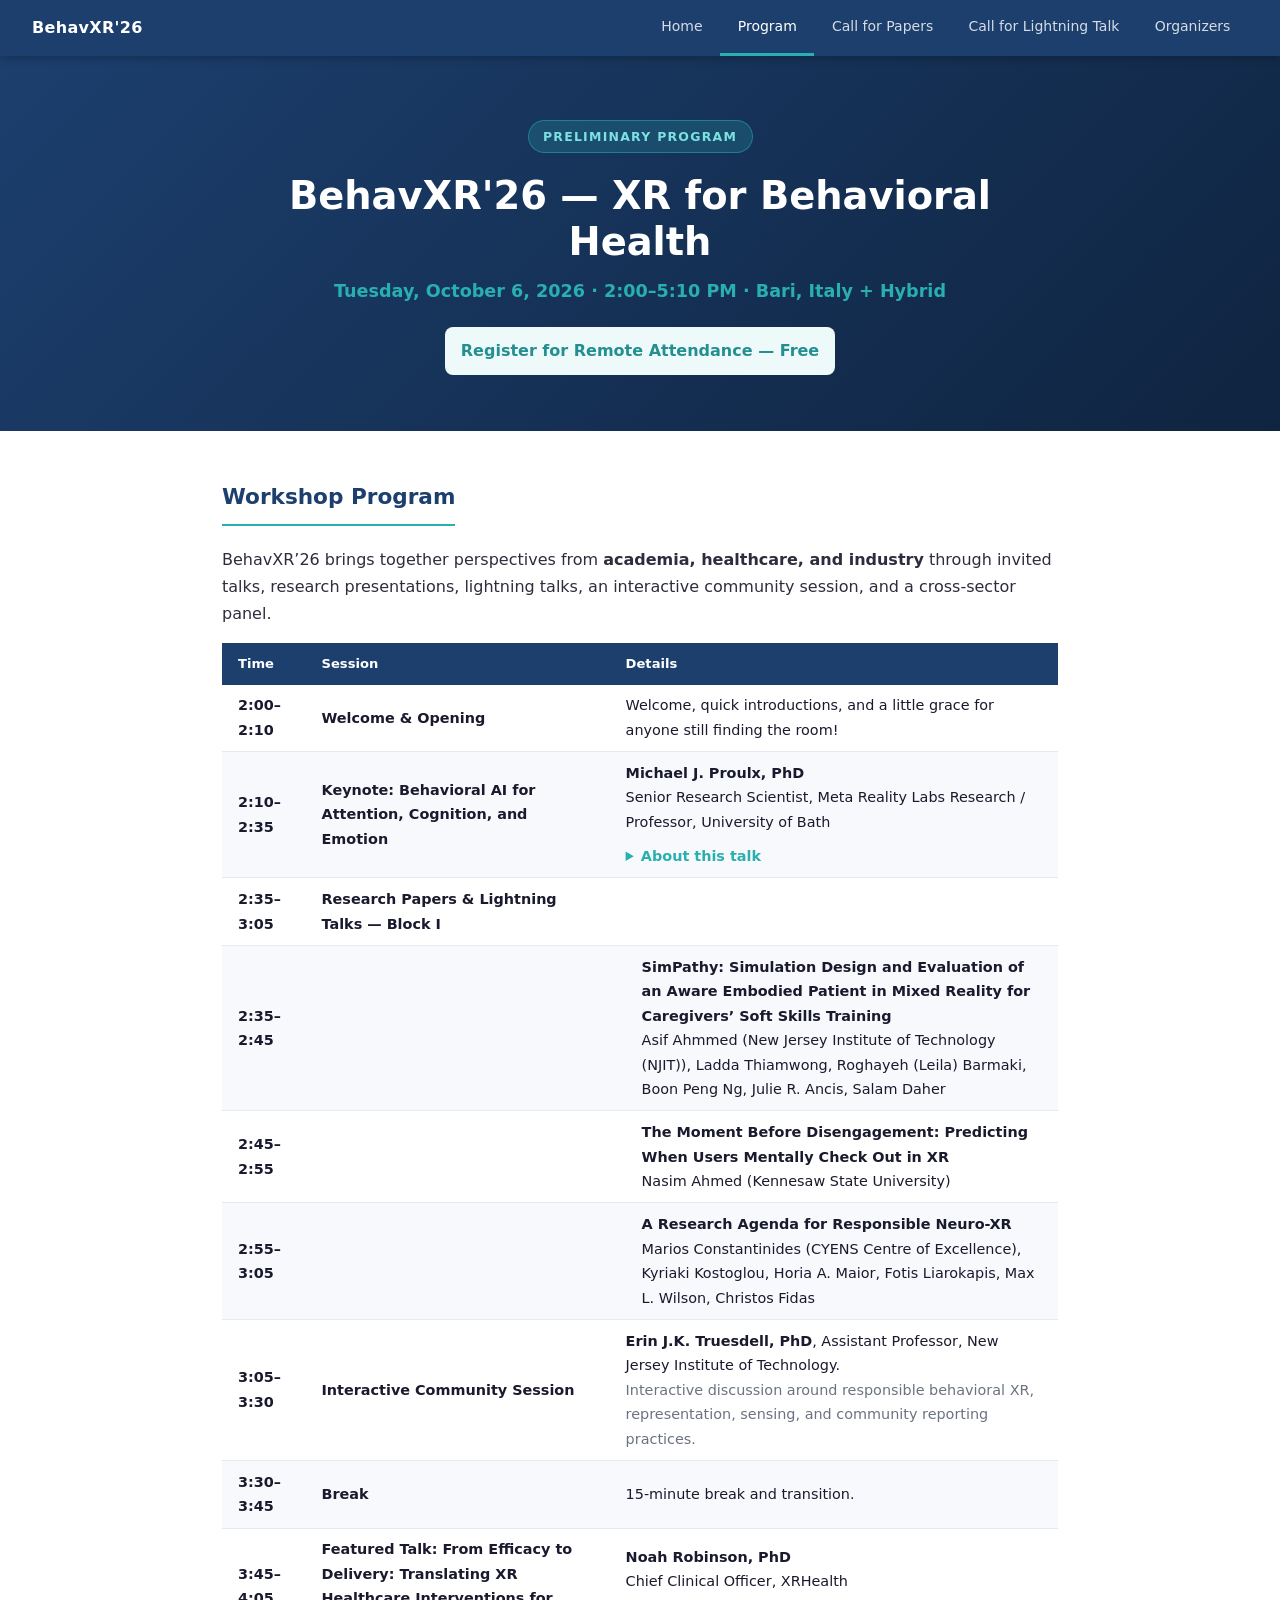
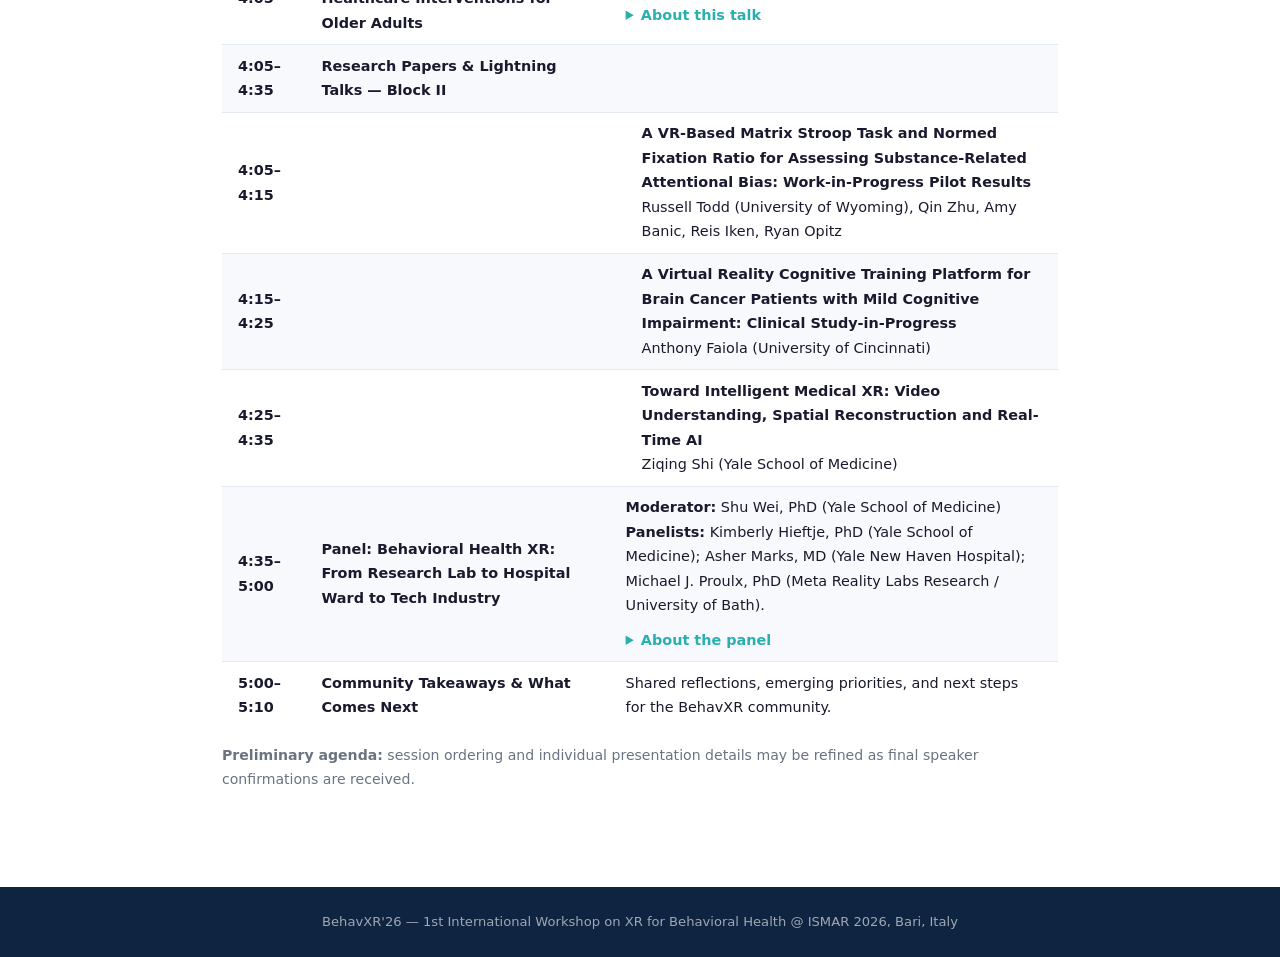
==== commit aa04ebc3: "update final schedule" ====
--- a/agenda.html
+++ b/agenda.html
@@ -22,7 +22,7 @@
 <div class="hero">
   <div class="tag">Preliminary Program</div>
   <h1>BehavXR'26 — XR for Behavioral Health</h1>
-  <p class="acronym">Tuesday, October 6, 2026 · 2:00–5:00 PM · Bari, Italy + Hybrid</p>
+  <p class="acronym">Tuesday, October 6, 2026 · 2:00–5:10 PM · Bari, Italy + Hybrid</p>
 
     <div style="margin-top:1.25rem;">
         <a href="https://yale.zoom.us/webinar/register/WN_q4T2xck2SHWhhSfeyn9H1Q#/registration"
@@ -52,19 +52,19 @@
 <tr><td><strong>2:45–2:55</strong></td><td></td><td style="padding-left:2rem;"><strong>The Moment Before Disengagement: Predicting When Users Mentally Check Out in XR</strong><br>Nasim Ahmed (Kennesaw State University)</td></tr>
 <tr><td><strong>2:55–3:05</strong></td><td></td><td style="padding-left:2rem;"><strong>A Research Agenda for Responsible Neuro-XR</strong><br>Marios Constantinides (CYENS Centre of Excellence), Kyriaki Kostoglou, Horia A. Maior, Fotis Liarokapis, Max L. Wilson, Christos Fidas</td></tr>
 <tr><td><strong>3:05–3:30</strong></td><td><strong>Interactive Community Session</strong></td><td><strong>Erin J.K. Truesdell, PhD</strong>, Assistant Professor, New Jersey Institute of Technology.<br><span style="color:#6b7280;">Interactive discussion around responsible behavioral XR, representation, sensing, and community reporting practices.</span></td></tr>
-<tr><td><strong>3:30–3:35</strong></td><td><strong>Break</strong></td><td>Short break and transition.</td></tr>
-<tr><td><strong>3:35–3:55</strong></td><td><strong>Featured Talk: From Efficacy to Delivery: Translating XR Healthcare Interventions for Older Adults</strong></td><td>
+<tr><td><strong>3:30–3:45</strong></td><td><strong>Break</strong></td><td>15-minute break and transition.</td></tr>
+<tr><td><strong>3:45–4:05</strong></td><td><strong>Featured Talk: From Efficacy to Delivery: Translating XR Healthcare Interventions for Older Adults</strong></td><td>
 <strong>Noah Robinson, PhD</strong><br>Chief Clinical Officer, XRHealth
 <details style="margin-top:.6rem;">
 <summary style="cursor:pointer; font-weight:600; color:#2aafb0;">About this talk</summary>
 <p style="margin:.75rem 0 0 0; color:#4b5563;">This talk examines the translation of extended reality health interventions from experimental paradigms into scalable clinical services, using XRHealth's older adult population as the primary case. Two themes are developed: (1) the conditions under which laboratory-validated interventions can be delivered at scale within existing reimbursement and care-delivery structures, and (2) how XR treatments can be adapted for patients over the age of 65. Principles of scaling and adapting XR technology from the lab into the healthcare system will be identified and explored.</p>
 </details>
 </td></tr>
-<tr><td><strong>3:55–4:25</strong></td><td><strong>Research Papers &amp; Lightning Talks — Block II</strong></td><td></td></tr>
-<tr><td><strong>3:55–4:05</strong></td><td></td><td style="padding-left:2rem;"><strong>A VR-Based Matrix Stroop Task and Normed Fixation Ratio for Assessing Substance-Related Attentional Bias: Work-in-Progress Pilot Results</strong><br>Russell Todd (University of Wyoming), Qin Zhu, Amy Banic, Reis Iken, Ryan Opitz</td></tr>
-<tr><td><strong>4:05–4:15</strong></td><td></td><td style="padding-left:2rem;"><strong>A Virtual Reality Cognitive Training Platform for Brain Cancer Patients with Mild Cognitive Impairment: Clinical Study-in-Progress</strong><br>Anthony Faiola (University of Cincinnati)</td></tr>
-<tr><td><strong>4:15–4:25</strong></td><td></td><td style="padding-left:2rem;"><strong>Toward Intelligent Medical XR: Video Understanding, Spatial Reconstruction and Real-Time AI</strong><br>Ziqing Shi (Yale School of Medicine)</td></tr>
-<tr><td><strong>4:25–4:50</strong></td><td><strong>Panel: Behavioral Health XR: From Research Lab to Hospital Ward to Tech Industry </strong></td><td>
+<tr><td><strong>4:05–4:35</strong></td><td><strong>Research Papers &amp; Lightning Talks — Block II</strong></td><td></td></tr>
+<tr><td><strong>4:05–4:15</strong></td><td></td><td style="padding-left:2rem;"><strong>A VR-Based Matrix Stroop Task and Normed Fixation Ratio for Assessing Substance-Related Attentional Bias: Work-in-Progress Pilot Results</strong><br>Russell Todd (University of Wyoming), Qin Zhu, Amy Banic, Reis Iken, Ryan Opitz</td></tr>
+<tr><td><strong>4:15–4:25</strong></td><td></td><td style="padding-left:2rem;"><strong>A Virtual Reality Cognitive Training Platform for Brain Cancer Patients with Mild Cognitive Impairment: Clinical Study-in-Progress</strong><br>Anthony Faiola (University of Cincinnati)</td></tr>
+<tr><td><strong>4:25–4:35</strong></td><td></td><td style="padding-left:2rem;"><strong>Toward Intelligent Medical XR: Video Understanding, Spatial Reconstruction and Real-Time AI</strong><br>Ziqing Shi (Yale School of Medicine)</td></tr>
+<tr><td><strong>4:35–5:00</strong></td><td><strong>Panel: Behavioral Health XR: From Research Lab to Hospital Ward to Tech Industry </strong></td><td>
 <strong>Moderator:</strong> Shu Wei, PhD (Yale School of Medicine)<br>
 <strong>Panelists:</strong> Kimberly Hieftje, PhD (Yale School of Medicine); Asher Marks, MD (Yale New Haven Hospital); Michael J. Proulx, PhD (Meta Reality Labs Research / University of Bath).
 <details style="margin-top:.6rem;">
@@ -72,7 +72,7 @@
 <p style="margin:.75rem 0 0 0; color:#4b5563;">Bringing together perspectives from academic behavioral health research, clinical medicine, and industry research, this panel explores what it takes to move behavioral health XR beyond promising prototypes toward responsible real-world use. The discussion will consider how we define success, where translation from research to practice breaks down, and what responsibilities emerge as XR becomes increasingly intelligent, adaptive, and sensor-rich.</p>
 </details>
 </td></tr>
-<tr><td><strong>4:50–5:00</strong></td><td><strong>Community Takeaways &amp; What Comes Next</strong></td><td>Shared reflections, emerging priorities, and next steps for the BehavXR community.</td></tr>
+<tr><td><strong>5:00–5:10</strong></td><td><strong>Community Takeaways &amp; What Comes Next</strong></td><td>Shared reflections, emerging priorities, and next steps for the BehavXR community.</td></tr>
 </tbody></table>
 <p style="margin-top:1rem; font-size:.88rem; color:#6b7280;"><strong>Preliminary agenda:</strong> session ordering and individual presentation details may be refined as final speaker confirmations are received.</p>
 </section></div></div>
